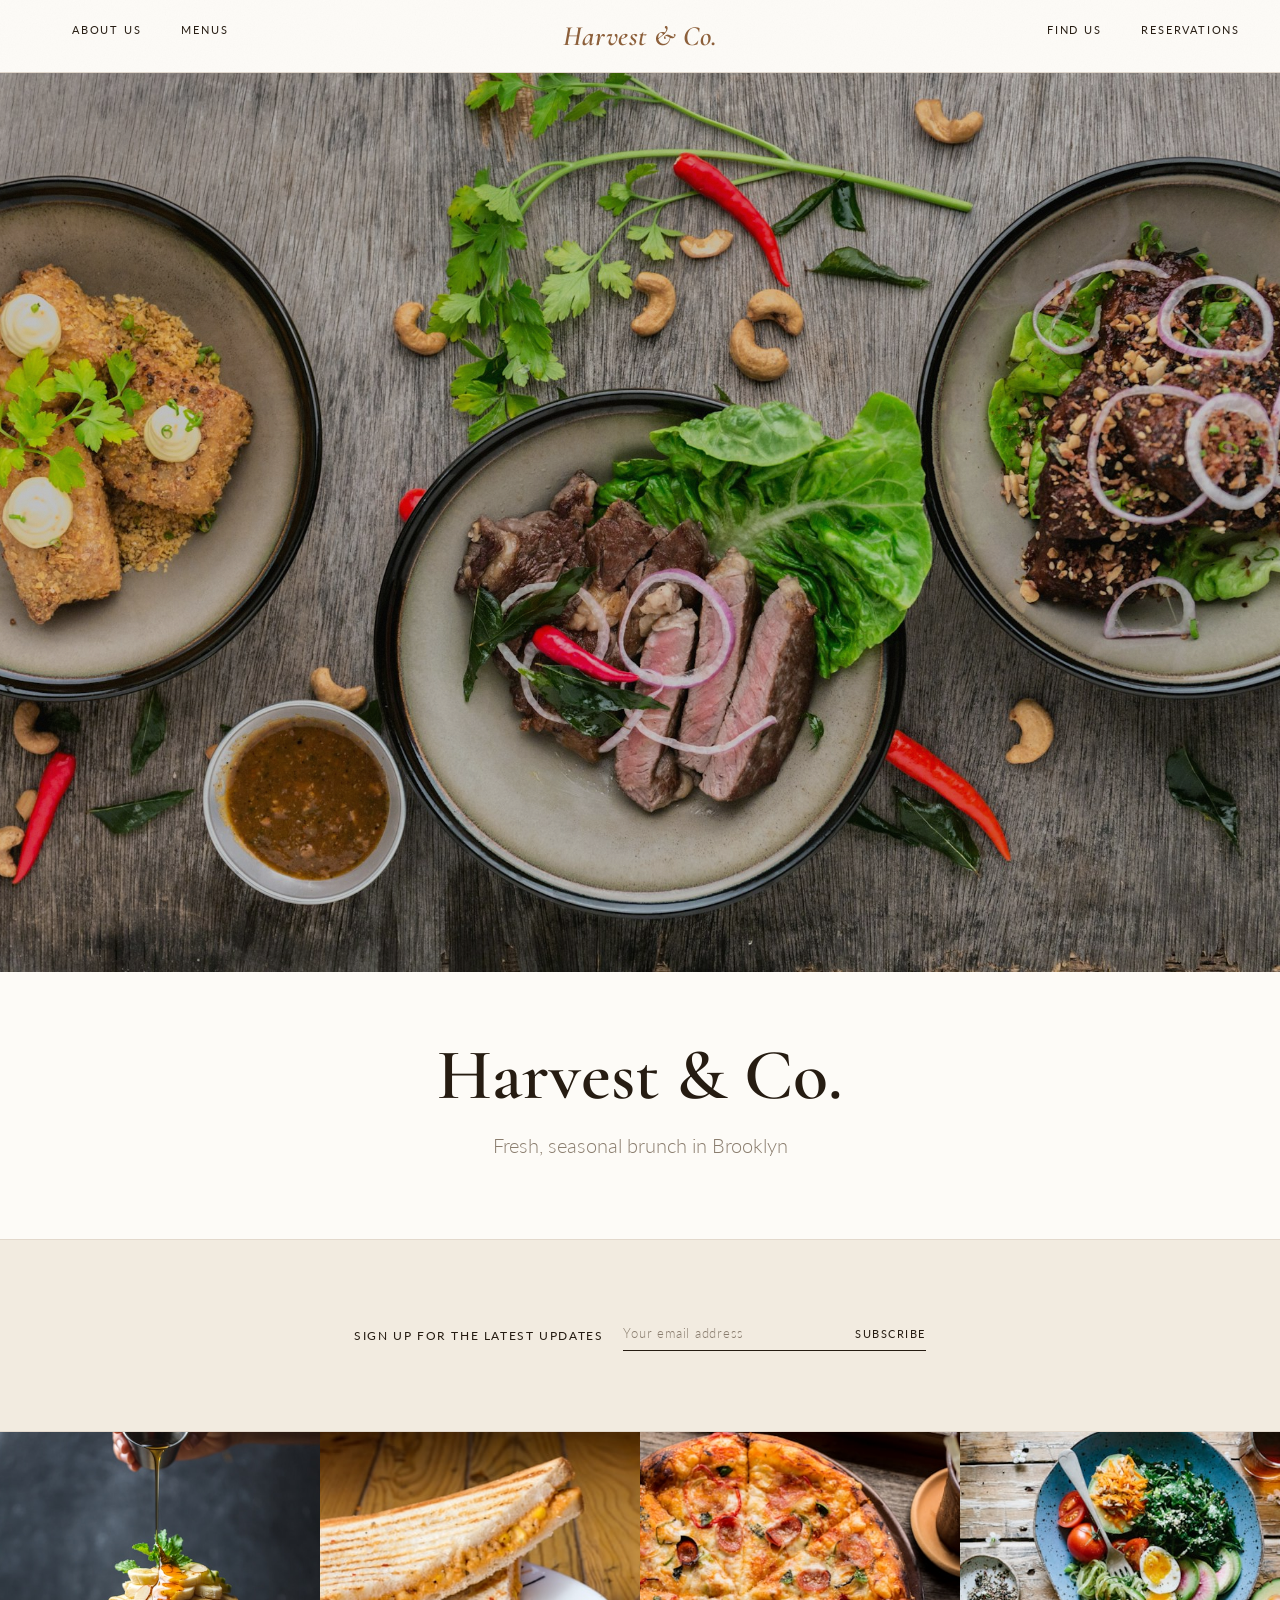
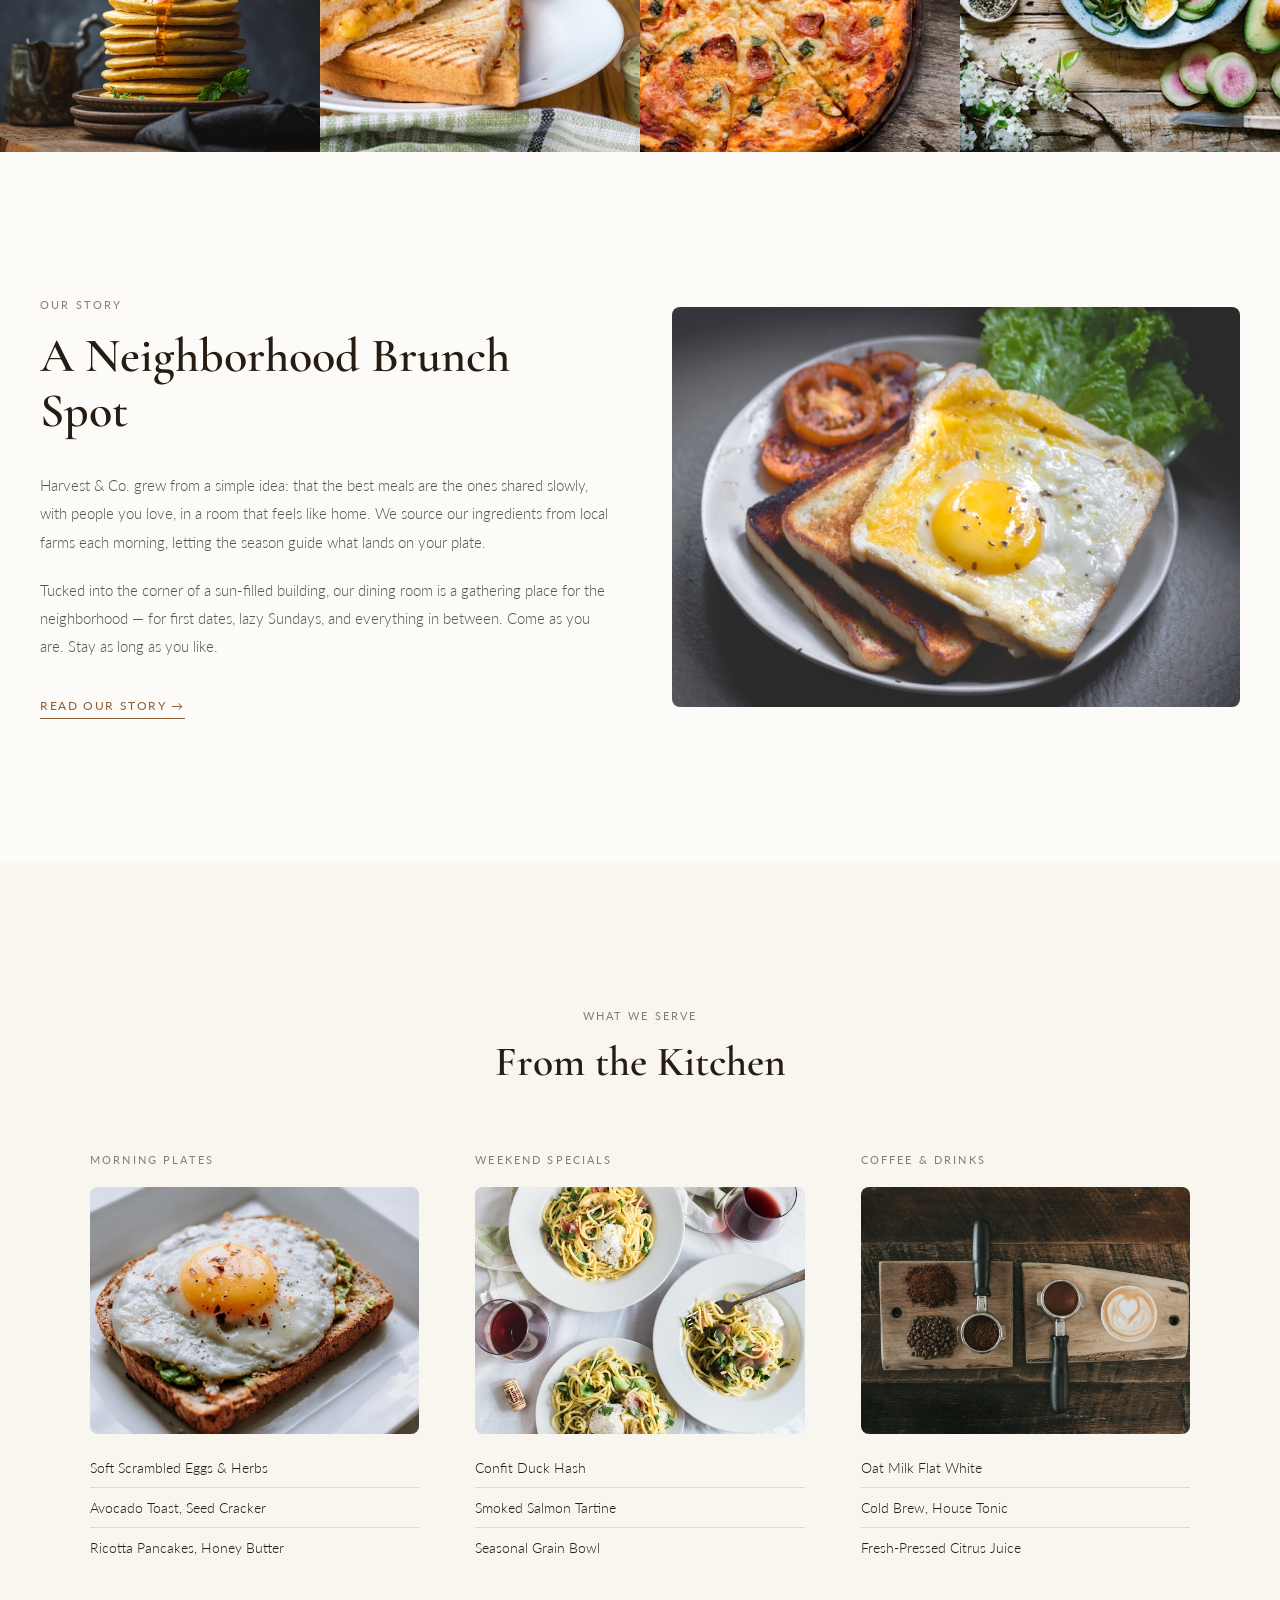
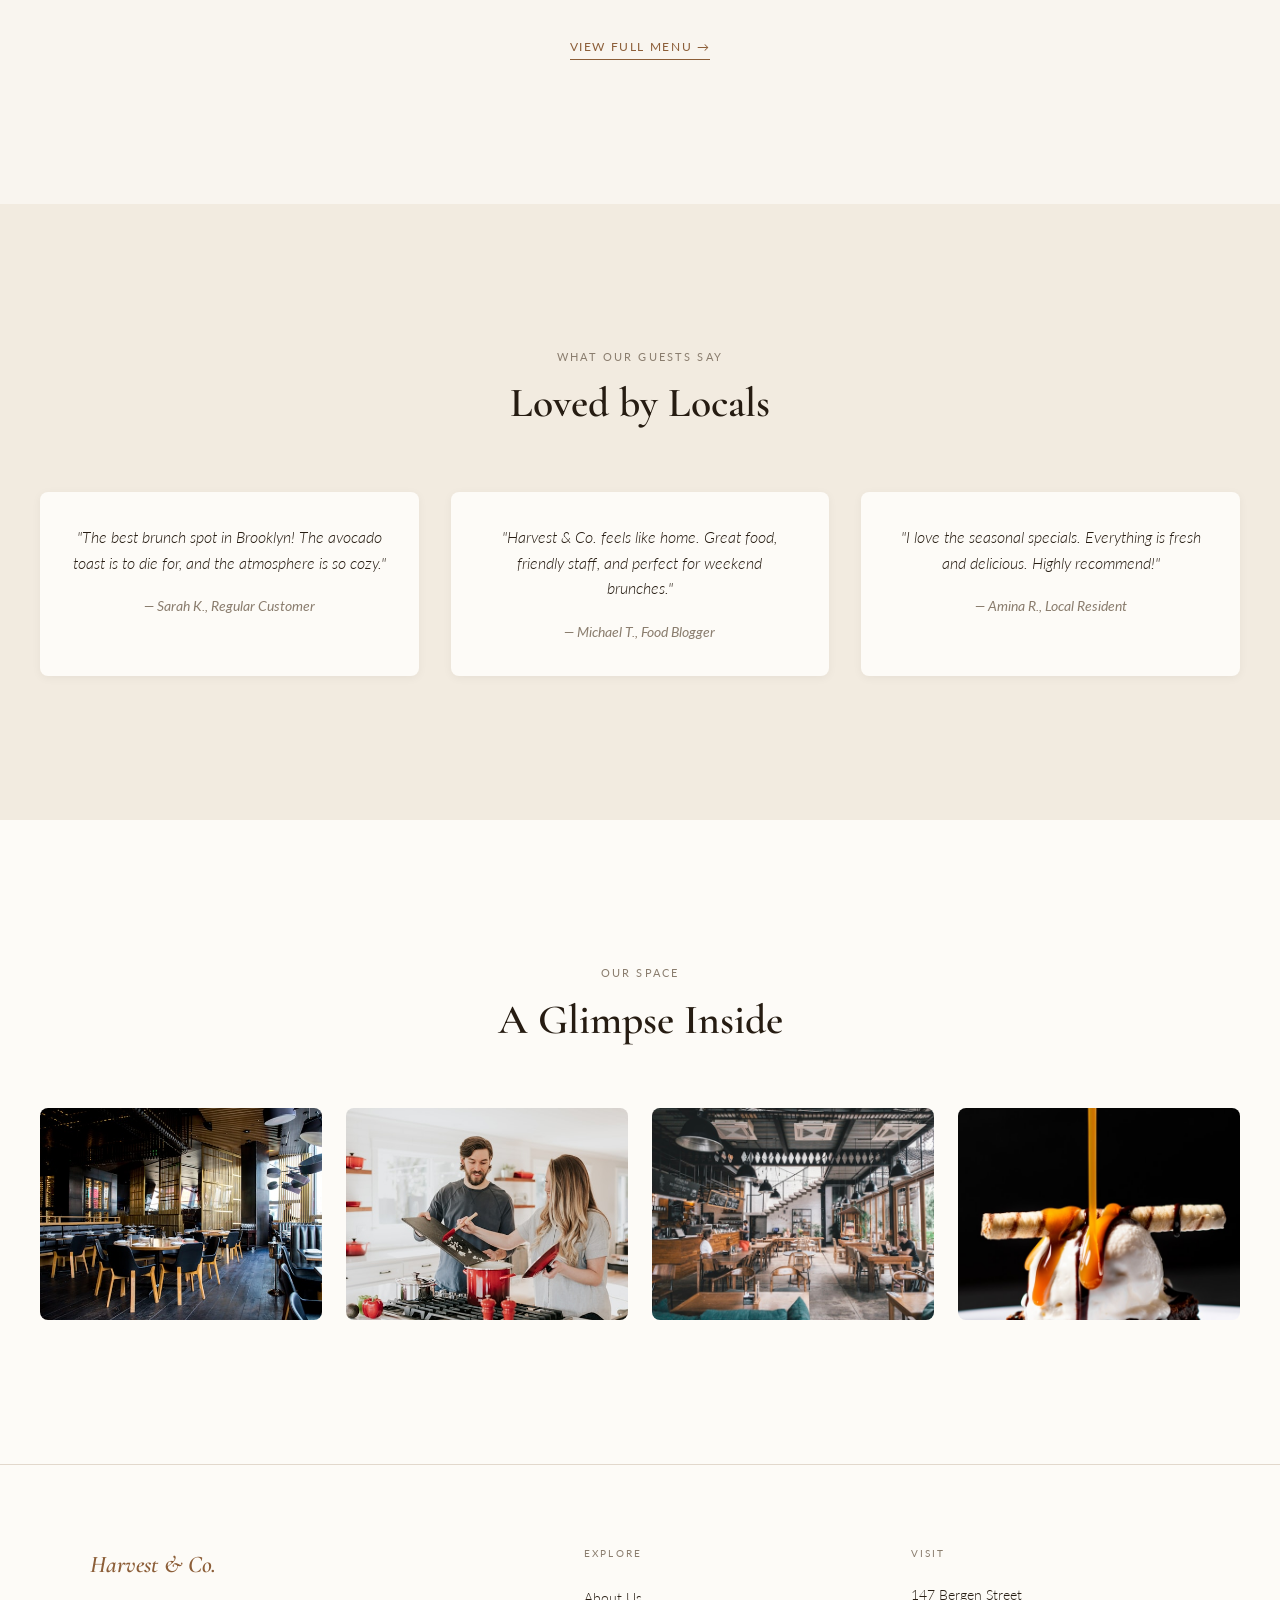
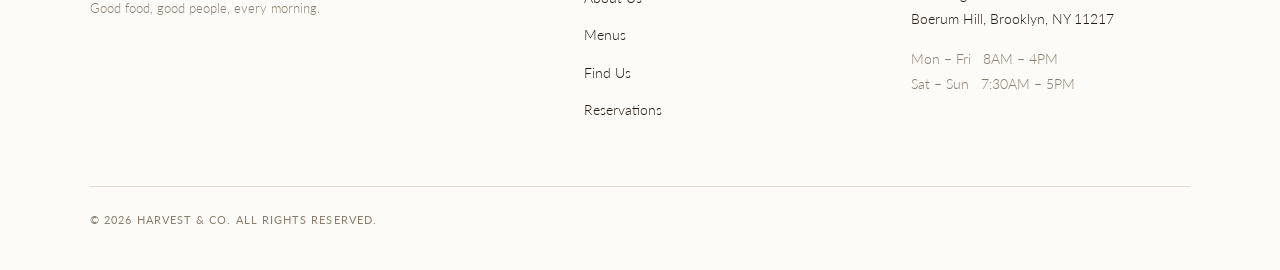
==== index.html @ 63dde6cd "Initial commit - Harvest & Co website" ====
<!DOCTYPE html>
<html lang="en">
<head>
  <meta charset="UTF-8" />
  <meta name="viewport" content="width=device-width, initial-scale=1.0" />
  <title>Harvest & Co. | Brunch Restaurant</title>

  <!-- Google Fonts -->
  <link rel="preconnect" href="https://fonts.googleapis.com" />
  <link rel="preconnect" href="https://fonts.gstatic.com" crossorigin />
  <link
    href="https://fonts.googleapis.com/css2?family=Cormorant+Garamond:ital,wght@0,400;0,600;0,700;1,400;1,600&family=Lato:wght@300;400;700&display=swap"
    rel="stylesheet"
  />

  <!-- Bootstrap 5 CDN -->
  <link
    href="https://cdn.jsdelivr.net/npm/bootstrap@5.3.3/dist/css/bootstrap.min.css"
    rel="stylesheet"
    integrity="sha384-QWTKZyjpPEjISv5WaRU9OFeRpok6YctnYmDr5pNlyT2bRjXh0JMhjY6hW+ALEwIH"
    crossorigin="anonymous"
  />

  <!-- Custom Styles -->
  <link rel="stylesheet" href="css/style.css" />
</head>
<body>

  <!-- =====================================================
       NAVBAR
  ====================================================== -->
  <nav class="hc-navbar" id="hc-navbar">
    <div class="hc-navbar__inner">

      <!-- Left links -->
      <ul class="hc-nav__list hc-nav__list--left">
        <li><a href="about.html">About Us</a></li>
        <li><a href="menu.html">Menus</a></li>
      </ul>

      <!-- Centered logo -->
      <a href="index.html" class="hc-navbar__logo">
        <em>Harvest &amp; Co.</em>
      </a>

      <!-- Right links -->
      <ul class="hc-nav__list hc-nav__list--right">
        <li><a href="contact.html">Find Us</a></li>
        <li><a href="contact.html#reservations">Reservations</a></li>
      </ul>

      <!-- Mobile toggle (visible < lg) -->
      <button class="hc-navbar__toggle" id="hc-nav-toggle" aria-label="Open menu" aria-expanded="false">
        <span></span>
        <span></span>
        <span></span>
      </button>

    </div>

    <!-- Mobile drawer -->
    <div class="hc-nav__mobile" id="hc-nav-mobile">
      <ul>
        <li><a href="about.html">About Us</a></li>
        <li><a href="menu.html">Menus</a></li>
        <li><a href="contact.html">Find Us</a></li>
        <li><a href="contact.html#reservations">Reservations</a></li>
      </ul>
    </div>
  </nav>


  <!-- =====================================================
       HERO
  ====================================================== -->
  <main>
    <section class="hc-hero" aria-label="Hero image">
      <!-- Placeholder image — swap src for real food photography -->
      <img
        src="assets/hero-home.jpg"
        alt="A beautifully plated brunch spread at Harvest & Co."
        class="hc-hero__img"
      />
    </section>

    <!-- Hero Title Section -->
    <section class="hc-hero-title">
      <div class="hc-hero-title__inner">
        <h1 class="hc-hero-title__heading">Harvest & Co.</h1>
        <p class="hc-hero-title__tagline">Fresh, seasonal brunch in Brooklyn</p>
      </div>
    </section>

    <!-- Newsletter bar -->
    <section class="hc-newsletter" aria-label="Newsletter signup">
      <div class="hc-newsletter__inner">
        <p class="hc-newsletter__text">Sign up for the latest updates</p>
        <form class="hc-newsletter__form" action="#" method="post" novalidate>
          <input
            type="email"
            name="email"
            class="hc-newsletter__input"
            placeholder="Your email address"
            aria-label="Email address"
            required
          />
          <button type="submit" class="hc-newsletter__btn">Subscribe</button>
        </form>
      </div>
    </section>

    <!-- Gallery Strip -->
    <section class="hc-gallery-strip" aria-label="Food gallery">
      <div class="hc-gallery-strip__item">
        <img src="assets/gallery-strip1.jpg" alt="Delicious pancakes" />
      </div>
      <div class="hc-gallery-strip__item">
        <img src="assets/gallery-strip2.jpg" alt="Fresh avocado toast" />
      </div>
      <div class="hc-gallery-strip__item">
        <img src="assets/gallery-strip3.jpg" alt="Coffee and pastries" />
      </div>
      <div class="hc-gallery-strip__item">
        <img src="assets/gallery-strip4.jpg" alt="Seasonal fruit bowl" />
      </div>
    </section>

    <!-- ===================================================
         ABOUT PREVIEW
    ==================================================== -->
    <section class="hc-about-preview" aria-labelledby="about-heading">
      <div class="hc-about-preview__inner">
        <div class="hc-about-preview__content">
          <p class="hc-section-label">Our Story</p>
          <h2 class="hc-about-preview__heading" id="about-heading">
            A Neighborhood Brunch Spot
          </h2>
          <p class="hc-about-preview__body">
            Harvest &amp; Co. grew from a simple idea: that the best meals are the ones shared
            slowly, with people you love, in a room that feels like home. We source our ingredients
            from local farms each morning, letting the season guide what lands on your plate.
          </p>
          <p class="hc-about-preview__body">
            Tucked into the corner of a sun-filled building, our dining room is a gathering place
            for the neighborhood — for first dates, lazy Sundays, and everything in between.
            Come as you are. Stay as long as you like.
          </p>
          <a href="about.html" class="hc-text-link">Read Our Story &rarr;</a>
        </div>
        <div class="hc-about-preview__image">
          <img src="assets/about-preview.jpg" alt="Cozy brunch atmosphere" />
        </div>
      </div>
    </section>

    <!-- ===================================================
         MENU PREVIEW
    ==================================================== -->
    <section class="hc-menu-preview" aria-labelledby="menu-heading">
      <div class="hc-menu-preview__header">
        <p class="hc-section-label">What We Serve</p>
        <h2 class="hc-menu-preview__heading" id="menu-heading">From the Kitchen</h2>
      </div>

      <div class="hc-menu-preview__grid">

        <!-- Column 1: Morning Plates -->
        <div class="hc-menu-col">
          <p class="hc-menu-col__label">Morning Plates</p>
          <div class="hc-menu-col__img-wrap">
            <img
              src="assets/morning-plates.jpg"
              alt="Morning Plates — seasonal eggs and toasts"
            />
          </div>
          <ul class="hc-menu-col__dishes">
            <li>Soft Scrambled Eggs &amp; Herbs</li>
            <li>Avocado Toast, Seed Cracker</li>
            <li>Ricotta Pancakes, Honey Butter</li>
          </ul>
        </div>

        <!-- Column 2: Weekend Specials -->
        <div class="hc-menu-col">
          <p class="hc-menu-col__label">Weekend Specials</p>
          <div class="hc-menu-col__img-wrap">
            <img
              src="assets/weekend-specials.jpg"
              alt="Weekend Specials — seasonal brunch plates"
            />
          </div>
          <ul class="hc-menu-col__dishes">
            <li>Confit Duck Hash</li>
            <li>Smoked Salmon Tartine</li>
            <li>Seasonal Grain Bowl</li>
          </ul>
        </div>

        <!-- Column 3: Coffee & Drinks -->
        <div class="hc-menu-col">
          <p class="hc-menu-col__label">Coffee &amp; Drinks</p>
          <div class="hc-menu-col__img-wrap">
            <img
              src="assets/coffee-drinks.jpg"
              alt="Coffee and drinks menu"
            />
          </div>
          <ul class="hc-menu-col__dishes">
            <li>Oat Milk Flat White</li>
            <li>Cold Brew, House Tonic</li>
            <li>Fresh-Pressed Citrus Juice</li>
          </ul>
        </div>

      </div>

      <div class="hc-menu-preview__cta">
        <a href="menu.html" class="hc-text-link">View Full Menu &rarr;</a>
      </div>
    </section>

    <!-- ===================================================
         TESTIMONIALS
    ==================================================== -->
    <section class="hc-testimonials" aria-labelledby="testimonials-heading">
      <div class="hc-testimonials__inner">
        <p class="hc-section-label">What Our Guests Say</p>
        <h2 class="hc-testimonials__heading" id="testimonials-heading">Loved by Locals</h2>
        <div class="hc-testimonials__grid">
          <div class="hc-testimonial">
            <blockquote class="hc-testimonial__quote">
              "The best brunch spot in Brooklyn! The avocado toast is to die for, and the atmosphere is so cozy."
            </blockquote>
            <cite class="hc-testimonial__cite">— Sarah K., Regular Customer</cite>
          </div>
          <div class="hc-testimonial">
            <blockquote class="hc-testimonial__quote">
              "Harvest & Co. feels like home. Great food, friendly staff, and perfect for weekend brunches."
            </blockquote>
            <cite class="hc-testimonial__cite">— Michael T., Food Blogger</cite>
          </div>
          <div class="hc-testimonial">
            <blockquote class="hc-testimonial__quote">
              "I love the seasonal specials. Everything is fresh and delicious. Highly recommend!"
            </blockquote>
            <cite class="hc-testimonial__cite">— Amina R., Local Resident</cite>
          </div>
        </div>
      </div>
    </section>

    <!-- ===================================================
         GALLERY
    ==================================================== -->
    <section class="hc-gallery" aria-labelledby="gallery-heading">
      <div class="hc-gallery__inner">
        <p class="hc-section-label">Our Space</p>
        <h2 class="hc-gallery__heading" id="gallery-heading">A Glimpse Inside</h2>
        <div class="hc-gallery__grid">
          <div class="hc-gallery__item">
            <img src="assets/gallery1.jpg" alt="Cozy dining area with natural light" />
          </div>
          <div class="hc-gallery__item">
            <img src="assets/gallery2.jpg" alt="Fresh ingredients on display" />
          </div>
          <div class="hc-gallery__item">
            <img src="assets/gallery3.jpg" alt="Happy customers enjoying brunch" />
          </div>
          <div class="hc-gallery__item">
            <img src="assets/gallery4.jpg" alt="Artistic presentation of dishes" />
          </div>
        </div>
      </div>
    </section>

  </main>


  <!-- =====================================================
       FOOTER
  ====================================================== -->
  <footer class="hc-footer">
    <div class="hc-footer__grid">

      <!-- Brand -->
      <div class="hc-footer__col hc-footer__col--brand">
        <a href="index.html" class="hc-footer__logo"><em>Harvest &amp; Co.</em></a>
        <p class="hc-footer__tagline">Good food, good people, every morning.</p>
      </div>

      <!-- Quick Links -->
      <div class="hc-footer__col">
        <p class="hc-footer__col-heading">Explore</p>
        <ul class="hc-footer__links">
          <li><a href="about.html">About Us</a></li>
          <li><a href="menu.html">Menus</a></li>
          <li><a href="contact.html">Find Us</a></li>
          <li><a href="contact.html#reservations">Reservations</a></li>
        </ul>
      </div>

      <!-- Address & Hours -->
      <div class="hc-footer__col">
        <p class="hc-footer__col-heading">Visit</p>
        <address class="hc-footer__address">
          147 Bergen Street<br />
          Boerum Hill, Brooklyn, NY 11217
        </address>
        <p class="hc-footer__hours">
          Mon – Fri &nbsp; 8AM – 4PM<br />
          Sat – Sun &nbsp; 7:30AM – 5PM
        </p>
      </div>

    </div>

    <div class="hc-footer__bottom">
      <p>&copy; 2026 Harvest &amp; Co. All rights reserved.</p>
    </div>
  </footer>

  <!-- Bootstrap 5 JS Bundle -->
  <script
    src="https://cdn.jsdelivr.net/npm/bootstrap@5.3.3/dist/js/bootstrap.bundle.min.js"
    integrity="sha384-YvpcrYf0tY3lHB60NNkmXc4s9bIOgUxi8T/jzmTqBVl7kQB8Lf+HX5d+4+bM0p1x"
    crossorigin="anonymous"
  ></script>

  <script>
    const navbar = document.getElementById('hc-navbar');
    const toggle = document.getElementById('hc-nav-toggle');
    const drawer = document.getElementById('hc-nav-mobile');

    // Scroll shadow
    window.addEventListener('scroll', () => {
      navbar.classList.toggle('is-scrolled', window.scrollY > 8);
    }, { passive: true });

    // Mobile drawer toggle + hamburger animation
    toggle.addEventListener('click', () => {
      const open = drawer.classList.toggle('is-open');
      toggle.classList.toggle('is-open', open);
      toggle.setAttribute('aria-expanded', open);
    });
  </script>
</body>
</html>
---- css/style.css ----
/* ============================================================
   Harvest & Co. — Custom Stylesheet
   Palette:  white #ffffff | off-white #faf7f4 | soft grey #f5f0eb
             dark text #2c2c2c | muted #888 | border #e8e2da
   Fonts:    Cormorant Garamond (headings/logo) | Lato (body/nav)
   ============================================================ */

/* --- CSS Custom Properties --------------------------------- */
:root {
  --white:          #fdfbf7;   /* warm paper white */
  --off-white:      #f9f5ef;
  --soft-grey:      #f2ebe0;
  --img-bg:         #e5d9cc;
  --dark:           #261c12;   /* warm near-black — brown undertone, not grey */
  --muted:          #8a7d6e;   /* warm taupe instead of neutral grey */
  --border:         #e2d8cc;
  --accent:         #8c5e38;   /* warm earthy amber — used sparingly for brand moments */

  --font-heading:   'Cormorant Garamond', Georgia, serif;
  --font-body:      'Lato', Arial, sans-serif;

  --nav-height:     72px;
  --nav-link-size:  0.7rem;
  --nav-tracking:   0.16em;

  --transition-fast: 0.2s ease;
  --transition-med:  0.35s ease;
  --transition-slow: 0.55s ease;
}

/* --- Base -------------------------------------------------- */
*,
*::before,
*::after {
  box-sizing: border-box;
  margin: 0;
  padding: 0;
}

html {
  scroll-behavior: smooth;
  -webkit-font-smoothing: antialiased;
}

body {
  font-family: var(--font-body);
  font-size: 1rem;
  font-weight: 400;
  line-height: 1.7;
  color: var(--dark);
  background-color: var(--white);
}

/* Grain overlay — fixed, pointer-events off, doesn't affect layout */
body::after {
  content: '';
  position: fixed;
  inset: 0;
  z-index: 9998;
  pointer-events: none;
  opacity: 0.038;
  background-image: url("data:image/svg+xml,<svg xmlns='http://www.w3.org/2000/svg' width='250' height='250'><filter id='n'><feTurbulence type='fractalNoise' baseFrequency='0.72' numOctaves='4' stitchTiles='stitch'/><feColorMatrix type='saturate' values='0'/></filter><rect width='250' height='250' filter='url(%23n)'/></svg>");
}

h1, h2, h3, h4, h5, h6 {
  font-family: var(--font-heading);
  font-weight: 600;
  line-height: 1.2;
  color: var(--dark);
}

a {
  color: inherit;
  text-decoration: none;
}

img {
  display: block;
  max-width: 100%;
}

ul {
  list-style: none;
}


/* ============================================================
   NAVBAR
   ============================================================ */
.hc-navbar {
  position: fixed;
  top: 0;
  left: 0;
  right: 0;
  z-index: 1000;
  background-color: var(--white);
  height: var(--nav-height);
  /* shadow starts invisible, appears on scroll via .is-scrolled */
  box-shadow: 0 1px 0 0 var(--border), 0 4px 16px -4px transparent;
  transition: box-shadow var(--transition-med);
}

/* Scroll state: JS adds .is-scrolled */
.hc-navbar.is-scrolled {
  box-shadow: 0 1px 0 0 var(--border), 0 4px 24px -4px rgba(44, 44, 44, 0.08);
}

/* Three-column grid: left links | logo | right links */
.hc-navbar__inner {
  display: grid;
  grid-template-columns: 1fr auto 1fr;
  align-items: center;
  height: 100%;
  padding: 0 2.5rem;
  max-width: 1400px;
  margin: 0 auto;
}

/* --- Nav link lists --------------------------------------- */
.hc-nav__list {
  display: flex;
  align-items: center;
  gap: 2.5rem;
}

.hc-nav__list--right {
  justify-content: flex-end;
}

.hc-nav__list a {
  font-family: var(--font-body);
  font-size: var(--nav-link-size);
  font-weight: 400;
  letter-spacing: var(--nav-tracking);
  text-transform: uppercase;
  color: var(--dark);
  transition: color 0.2s ease;
}

.hc-nav__list a:hover {
  color: var(--muted);
}

/* --- Logo ------------------------------------------------- */
.hc-navbar__logo {
  display: block;
  text-align: center;
  font-family: var(--font-heading);
  font-size: 1.75rem;
  font-style: italic;
  font-weight: 600;
  color: var(--accent);
  letter-spacing: 0.02em;
  line-height: 1;
  white-space: nowrap;
  transition: opacity var(--transition-fast);
}

.hc-navbar__logo:hover {
  opacity: 0.7;
}

.hc-navbar__logo em {
  font-style: italic;
}

/* --- Mobile toggle ---------------------------------------- */
.hc-navbar__toggle {
  display: none;
  flex-direction: column;
  justify-content: center;
  align-items: center;
  gap: 5px;
  background: none;
  border: none;
  cursor: pointer;
  padding: 0.5rem;
  grid-column: 3;
  justify-self: end;
}

.hc-navbar__toggle span {
  display: block;
  width: 22px;
  height: 1px;
  background-color: var(--dark);
  transition: transform var(--transition-med), opacity var(--transition-med);
}

/* Animate three lines into an X when drawer is open */
.hc-navbar__toggle.is-open span:nth-child(1) {
  transform: translateY(6px) rotate(45deg);
}
.hc-navbar__toggle.is-open span:nth-child(2) {
  opacity: 0;
  transform: scaleX(0);
}
.hc-navbar__toggle.is-open span:nth-child(3) {
  transform: translateY(-6px) rotate(-45deg);
}

/* --- Mobile drawer ---------------------------------------- */
.hc-nav__mobile {
  display: none;
  flex-direction: column;
  background-color: var(--white);
  padding: 1.5rem 2.5rem 2rem;
  border-top: 1px solid var(--border);
}

.hc-nav__mobile.is-open {
  display: flex;
}

.hc-nav__mobile ul {
  display: flex;
  flex-direction: column;
  gap: 1.25rem;
}

.hc-nav__mobile a {
  font-family: var(--font-body);
  font-size: var(--nav-link-size);
  font-weight: 400;
  letter-spacing: var(--nav-tracking);
  text-transform: uppercase;
  color: var(--dark);
  transition: color var(--transition-fast);
}

.hc-nav__mobile a:hover {
  color: var(--muted);
}

/* --- Responsive: collapse nav links below lg -------------- */
@media (max-width: 991px) {
  .hc-nav__list {
    display: none;
  }

  /* Switch to flexbox so we can absolute-center the logo */
  .hc-navbar__inner {
    display: flex;
    align-items: center;
    justify-content: flex-end; /* toggle sits to the right */
    position: relative;
    padding: 0 1.25rem;
    height: 60px;
  }

  /* Logo absolutely centered, regardless of toggle width */
  .hc-navbar__logo {
    position: absolute;
    left: 50%;
    transform: translateX(-50%);
    font-size: 1.45rem;
    text-align: center;
  }

  /* Hamburger visible, flush right */
  .hc-navbar__toggle {
    display: flex;
    position: relative;
    z-index: 1; /* sit above the absolutely-placed logo */
  }

  .hc-navbar {
    height: 60px;
  }
}

@media (max-width: 991px) {
  body {
    padding-top: 60px;
  }
}

@media (min-width: 992px) {
  body {
    padding-top: var(--nav-height);
  }
}


/* ============================================================
   HERO
   ============================================================ */
.hc-hero {
  width: 100%;
  height: 100vh;
  overflow: hidden;
  background-color: var(--img-bg);
  position: relative;
}

/* Very subtle warm vignette at the base — grounds the image into the page */
.hc-hero::after {
  content: '';
  position: absolute;
  inset: 0;
  background: rgba(0, 0, 0, 0.15);
  pointer-events: none;
}

.hc-hero__img {
  width: 100%;
  height: 100%;
  object-fit: cover;
  object-position: center;
  transition: transform 0.4s ease;
}

.hc-hero:hover .hc-hero__img {
  transform: scale(1.03);
}

/* Hero overlay text */
.hc-hero__overlay {
  position: absolute;
  top: 50%;
  left: 50%;
  transform: translate(-50%, -50%);
  text-align: center;
  color: white;
  z-index: 1;
  background-color: rgba(0, 0, 0, 0.35);
  padding: 3rem 4rem;
  border-radius: 4px;
}

.hc-hero__title {
  font-family: var(--font-heading);
  font-size: clamp(3rem, 8vw, 6rem);
  font-weight: 600;
  margin-bottom: 1rem;
  text-shadow: 0 2px 8px rgba(0, 0, 0, 0.8), 0 4px 16px rgba(0, 0, 0, 0.6);
}

.hc-hero__tagline {
  font-family: var(--font-body);
  font-size: 1.25rem;
  font-weight: 400;
  text-shadow: 0 2px 8px rgba(0, 0, 0, 0.8), 0 4px 16px rgba(0, 0, 0, 0.6);
}

/* ============================================================
   HERO TITLE SECTION
   ============================================================ */
.hc-hero-title {
  background-color: var(--white);
  padding: 4rem 2rem;
  text-align: center;
}

.hc-hero-title__inner {
  max-width: 800px;
  margin: 0 auto;
}

.hc-hero-title__heading {
  font-family: var(--font-heading);
  font-size: clamp(2.5rem, 6vw, 4.5rem);
  font-weight: 600;
  color: var(--dark);
  margin-bottom: 1rem;
  line-height: 1.1;
}

.hc-hero-title__tagline {
  font-family: var(--font-body);
  font-size: 1.25rem;
  font-weight: 300;
  color: var(--muted);
  line-height: 1.4;
}

/* ============================================================
   PAGE TITLE SECTION
   ============================================================ */
.hc-page-title {
  background-color: var(--white);
  padding: 4rem 2rem;
  text-align: center;
}

.hc-page-title__inner {
  max-width: 800px;
  margin: 0 auto;
}

.hc-page-title__heading {
  font-family: var(--font-heading);
  font-size: clamp(2.5rem, 6vw, 4.5rem);
  font-weight: 600;
  color: var(--dark);
  line-height: 1.1;
}

/* ============================================================
   ABOUT HERO
   ============================================================ */
.hc-about-hero {
  width: 100%;
  height: 100vh;
  overflow: hidden;
  background-color: var(--img-bg);
  position: relative;
}

.hc-about-hero img {
  width: 100%;
  height: 100%;
  object-fit: cover;
  transition: transform 0.4s ease;
}

.hc-about-hero:hover img {
  transform: scale(1.03);
}

.hc-about-hero__overlay {
  position: absolute;
  top: 50%;
  left: 50%;
  transform: translate(-50%, -50%);
  text-align: center;
  color: white;
  z-index: 1;
}

.hc-about-hero__title {
  font-family: var(--font-heading);
  font-size: clamp(3rem, 8vw, 6rem);
  font-weight: 600;
  text-shadow: 2px 2px 4px rgba(0, 0, 0, 0.5);
}


/* ============================================================
   NEWSLETTER BAR
   ============================================================ */
.hc-newsletter {
  background-color: var(--soft-grey);
  border-top: 1px solid var(--border);
  border-bottom: 1px solid var(--border);
  padding: 5rem 2rem;
}

.hc-newsletter__inner {
  display: flex;
  align-items: center;
  justify-content: center;
  flex-wrap: wrap;
  gap: 1.25rem;
  max-width: 700px;
  margin: 0 auto;
}

.hc-newsletter__text {
  font-family: var(--font-body);
  font-size: 0.72rem;
  font-weight: 400;
  letter-spacing: 0.14em;
  text-transform: uppercase;
  color: var(--dark);
  margin: 0;
  white-space: nowrap;
}

.hc-newsletter__form {
  display: flex;
  align-items: center;
  gap: 0;
  border-bottom: 1px solid var(--dark);
  padding-bottom: 2px;
}

.hc-newsletter__input {
  font-family: var(--font-body);
  font-size: 0.8rem;
  font-weight: 300;
  letter-spacing: 0.06em;
  color: var(--dark);
  background: transparent;
  border: none;
  outline: none;
  width: 220px;
  padding: 0.2rem 0.5rem 0.2rem 0;
}

.hc-newsletter__input::placeholder {
  color: var(--muted);
}

.hc-newsletter__btn {
  font-family: var(--font-body);
  font-size: 0.67rem;
  font-weight: 400;
  letter-spacing: 0.14em;
  text-transform: uppercase;
  color: var(--dark);
  background: transparent;
  border: none;
  cursor: pointer;
  padding: 0.2rem 0 0.2rem 0.75rem;
  white-space: nowrap;
  transition: color 0.2s ease;
}

.hc-newsletter__btn:hover {
  color: var(--muted);
}

@media (max-width: 575px) {
  .hc-newsletter__inner {
    flex-direction: column;
    gap: 0.75rem;
    text-align: center;
  }

  .hc-newsletter__input {
    width: 180px;
  }
}


/* ============================================================
   SHARED UTILITIES
   ============================================================ */

/* Small uppercase eyebrow label used above section headings */
.hc-section-label {
  font-family: var(--font-body);
  font-size: 0.67rem;
  font-weight: 400;
  letter-spacing: 0.2em;
  text-transform: uppercase;
  color: var(--muted);
  margin-bottom: 0.9rem;
}

/* Minimal inline text link — "Read Our Story →" style */
.hc-text-link {
  display: inline-block;
  font-family: var(--font-body);
  font-size: 0.72rem;
  font-weight: 400;
  letter-spacing: 0.14em;
  text-transform: uppercase;
  color: var(--accent);
  border-bottom: 1px solid var(--accent);
  padding-bottom: 2px;
  transition: color var(--transition-fast), border-color var(--transition-fast), opacity var(--transition-fast);
}

.hc-text-link:hover {
  opacity: 0.65;
}


/* ============================================================
   ABOUT PREVIEW
   ============================================================ */
.hc-about-preview {
  background-color: var(--white);
  padding: 9rem 2rem;
}

.hc-about-preview__inner {
  max-width: 1200px;
  margin: 0 auto;
  display: grid;
  grid-template-columns: 1fr 1fr;
  gap: 4rem;
  align-items: center;
}

.hc-about-preview__content {
  text-align: left;
}

.hc-about-preview__heading {
  font-family: var(--font-heading);
  font-size: clamp(2rem, 4vw, 3rem);
  font-weight: 600;
  color: var(--dark);
  margin-bottom: 2rem;
  line-height: 1.15;
}

.hc-about-preview__body {
  font-family: var(--font-body);
  font-size: 0.95rem;
  font-weight: 300;
  line-height: 1.85;
  color: #555;
  margin-bottom: 1.25rem;
}

.hc-about-preview__image {
  width: 100%;
  height: 400px;
  overflow: hidden;
  border-radius: 8px;
  background-color: var(--img-bg);
}

.hc-about-preview__image img {
  width: 100%;
  height: 100%;
  object-fit: cover;
  transition: transform 0.4s ease;
}

.hc-about-preview__image:hover img {
  transform: scale(1.03);
}

.hc-about-preview__inner .hc-text-link {
  margin-top: 1rem;
}


/* ============================================================
   MENU PREVIEW
   ============================================================ */
.hc-menu-preview {
  background-color: var(--off-white);
  padding: 9rem 2rem;
}

.hc-menu-preview__header {
  text-align: center;
  margin-bottom: 4rem;
}

.hc-menu-preview__heading {
  font-family: var(--font-heading);
  font-size: clamp(1.8rem, 3.5vw, 2.6rem);
  font-weight: 600;
  color: var(--dark);
  margin: 0;
  line-height: 1.15;
}

/* Three-column grid */
.hc-menu-preview__grid {
  display: grid;
  grid-template-columns: repeat(3, 1fr);
  gap: 3.5rem;
  max-width: 1100px;
  margin: 0 auto;
}

/* Individual column */
.hc-menu-col {
  display: flex;
  flex-direction: column;
}

.hc-menu-col__label {
  font-family: var(--font-body);
  font-size: 0.67rem;
  font-weight: 400;
  letter-spacing: 0.2em;
  text-transform: uppercase;
  color: var(--muted);
  margin-bottom: 1.1rem;
}

.hc-menu-col__img-wrap {
  width: 100%;
  aspect-ratio: 4 / 3;
  overflow: hidden;
  background-color: var(--img-bg);
  margin-bottom: 1.5rem;
  border-radius: 8px;
}

.hc-menu-col__img-wrap img {
  width: 100%;
  height: 100%;
  object-fit: cover;
  object-position: center;
  transition: transform 0.4s ease;
}

.hc-menu-col:hover .hc-menu-col__img-wrap img {
  transform: scale(1.03);
}

.hc-menu-col__dishes {
  list-style: none;
  padding: 0;
  margin: 0;
  display: flex;
  flex-direction: column;
  gap: 0.6rem;
}

.hc-menu-col__dishes li {
  font-family: var(--font-body);
  font-size: 0.88rem;
  font-weight: 300;
  color: var(--dark);
  padding-bottom: 0.6rem;
  border-bottom: 1px solid var(--border);
  line-height: 1.4;
}

.hc-menu-col__dishes li:last-child {
  border-bottom: none;
}

.hc-menu-preview__cta {
  text-align: center;
  margin-top: 4rem;
}

/* Responsive: stack to 1 column on mobile */
@media (max-width: 767px) {
  .hc-menu-preview__grid {
    grid-template-columns: 1fr;
    gap: 3rem;
  }
}

@media (min-width: 768px) and (max-width: 991px) {
  .hc-menu-preview__grid {
    grid-template-columns: repeat(2, 1fr);
  }
}


/* ============================================================
   FOOTER
   ============================================================ */
.hc-footer {
  background-color: var(--white);
  border-top: 1px solid var(--border);
  padding: 5rem 2rem 0;
}

/* Three-column grid */
.hc-footer__grid {
  display: grid;
  grid-template-columns: 1.6fr 1fr 1fr;
  gap: 3rem;
  max-width: 1100px;
  margin: 0 auto;
  padding-bottom: 4rem;
}

/* Brand column */
.hc-footer__logo {
  display: inline-block;
  font-family: var(--font-heading);
  font-size: 1.5rem;
  font-style: italic;
  font-weight: 600;
  color: var(--accent);
  margin-bottom: 0.75rem;
  transition: opacity var(--transition-fast);
}

.hc-footer__logo:hover {
  opacity: 0.65;
}

.hc-footer__logo em {
  font-style: italic;
}

.hc-footer__tagline {
  font-family: var(--font-body);
  font-size: 0.82rem;
  font-weight: 300;
  color: var(--muted);
  line-height: 1.6;
  margin: 0;
}

/* Column heading */
.hc-footer__col-heading {
  font-family: var(--font-body);
  font-size: 0.65rem;
  font-weight: 400;
  letter-spacing: 0.2em;
  text-transform: uppercase;
  color: var(--muted);
  margin-bottom: 1.25rem;
}

/* Nav links */
.hc-footer__links {
  list-style: none;
  padding: 0;
  margin: 0;
  display: flex;
  flex-direction: column;
  gap: 0.65rem;
}

.hc-footer__links a {
  font-family: var(--font-body);
  font-size: 0.85rem;
  font-weight: 300;
  color: var(--dark);
  transition: color 0.2s ease;
}

.hc-footer__links a:hover {
  color: var(--muted);
}

/* Address & hours */
.hc-footer__address,
.hc-footer__hours {
  font-style: normal;
  font-family: var(--font-body);
  font-size: 0.85rem;
  font-weight: 300;
  color: var(--dark);
  line-height: 1.8;
}

.hc-footer__hours {
  margin-top: 1rem;
  color: var(--muted);
}

/* Bottom bar */
.hc-footer__bottom {
  border-top: 1px solid var(--border);
  padding: 1.5rem 0;
  max-width: 1100px;
  margin: 0 auto;
  font-family: var(--font-body);
  font-size: 0.67rem;
  font-weight: 400;
  letter-spacing: 0.1em;
  text-transform: uppercase;
  color: var(--muted);
}

/* Responsive footer */
@media (max-width: 767px) {
  .hc-footer__grid {
    grid-template-columns: 1fr;
    gap: 2.5rem;
  }

  .hc-footer {
    padding-top: 3.5rem;
  }
}

@media (min-width: 768px) and (max-width: 991px) {
  .hc-footer__grid {
    grid-template-columns: 1fr 1fr;
  }

  .hc-footer__col--brand {
    grid-column: 1 / -1;
  }
}


/* ============================================================
   TESTIMONIALS
   ============================================================ */
.hc-testimonials {
  background-color: var(--soft-grey);
  padding: 9rem 2rem;
}

.hc-testimonials__inner {
  max-width: 1200px;
  margin: 0 auto;
  text-align: center;
}

.hc-testimonials__heading {
  font-family: var(--font-heading);
  font-size: clamp(1.8rem, 3.5vw, 2.6rem);
  font-weight: 600;
  color: var(--dark);
  margin-bottom: 4rem;
  line-height: 1.15;
}

.hc-testimonials__grid {
  display: grid;
  grid-template-columns: repeat(auto-fit, minmax(300px, 1fr));
  gap: 2rem;
}

.hc-testimonial {
  background-color: var(--white);
  padding: 2rem;
  border-radius: 8px;
  box-shadow: 0 2px 10px rgba(0, 0, 0, 0.05);
  transition: transform var(--transition-med), box-shadow var(--transition-med);
}

.hc-testimonial:hover {
  transform: translateY(-5px);
  box-shadow: 0 4px 20px rgba(0, 0, 0, 0.1);
}

.hc-testimonial__quote {
  font-family: var(--font-body);
  font-size: 1rem;
  font-weight: 300;
  line-height: 1.6;
  color: var(--dark);
  margin-bottom: 1rem;
  font-style: italic;
}

.hc-testimonial__cite {
  font-family: var(--font-body);
  font-size: 0.85rem;
  font-weight: 400;
  color: var(--muted);
  text-align: right;
}

/* ============================================================
   GALLERY STRIP
   ============================================================ */
.hc-gallery-strip {
  width: 100%;
  display: flex;
  gap: 0;
}

.hc-gallery-strip__item {
  flex: 1;
  aspect-ratio: 1;
  overflow: hidden;
  background-color: var(--img-bg);
}

.hc-gallery-strip__item img {
  width: 100%;
  height: 100%;
  object-fit: cover;
  transition: transform 0.4s ease;
}

.hc-gallery-strip__item:hover img {
  transform: scale(1.03);
}
.hc-gallery {
  background-color: var(--white);
  padding: 9rem 2rem;
}

.hc-gallery__inner {
  max-width: 1200px;
  margin: 0 auto;
  text-align: center;
}

.hc-gallery__heading {
  font-family: var(--font-heading);
  font-size: clamp(1.8rem, 3.5vw, 2.6rem);
  font-weight: 600;
  color: var(--dark);
  margin-bottom: 4rem;
  line-height: 1.15;
}

.hc-gallery__grid {
  display: grid;
  grid-template-columns: repeat(auto-fit, minmax(250px, 1fr));
  gap: 1.5rem;
}

.hc-gallery__item {
  overflow: hidden;
  border-radius: 8px;
  background-color: var(--img-bg);
  aspect-ratio: 4 / 3;
  transition: transform var(--transition-med);
}

.hc-gallery__item:hover {
  transform: scale(1.05);
}

.hc-gallery__item img {
  width: 100%;
  height: 100%;
  object-fit: cover;
  transition: transform 0.4s ease;
}

.hc-gallery__item:hover img {
  transform: scale(1.03);
}

/* ============================================================
   ANIMATIONS
   ============================================================ */
@keyframes fadeInUp {
  from {
    opacity: 0;
    transform: translateY(30px);
  }
  to {
    opacity: 1;
    transform: translateY(0);
  }
}

.hc-about-preview,
.hc-menu-preview,
.hc-testimonials,
.hc-gallery {
  animation: fadeInUp 0.8s ease-out;
}

/* Stagger animations */
.hc-about-preview {
  animation-delay: 0.2s;
}

.hc-menu-preview {
  animation-delay: 0.4s;
}

.hc-testimonials {
  animation-delay: 0.6s;
}

.hc-gallery {
  animation-delay: 0.8s;
}

/* ============================================================
   MENU PAGE — PAGE HEADER
   ============================================================ */
.hc-page-header {
  text-align: center;
  padding: 9rem 2rem 6rem;
  background-color: var(--white);
}

.hc-page-header .hc-section-label {
  margin-bottom: 0.75rem;
}

.hc-page-header__title {
  font-family: var(--font-heading);
  font-size: clamp(2.8rem, 6vw, 4.5rem);
  font-weight: 600;
  color: var(--dark);
  line-height: 1.1;
  margin-bottom: 2rem;
}

.hc-page-header__rule {
  width: 48px;
  height: 1px;
  background-color: var(--border);
  margin: 0 auto 1.75rem;
}

.hc-page-header__note {
  font-family: var(--font-body);
  font-size: 0.82rem;
  font-weight: 300;
  color: var(--muted);
  line-height: 1.8;
  margin: 0;
}


/* ============================================================
   MENU PAGE — IN-PAGE TAB NAV
   ============================================================ */
.hc-menu-tabs {
  display: flex;
  justify-content: center;
  align-items: center;
  flex-wrap: wrap;
  gap: 0 2.5rem;
  padding: 1.1rem 2rem;
  border-top: 1px solid var(--border);
  border-bottom: 1px solid var(--border);
  background-color: var(--white);
  position: sticky;
  top: var(--nav-height);
  z-index: 100;
}

.hc-menu-tabs a {
  font-family: var(--font-body);
  font-size: 0.67rem;
  font-weight: 400;
  letter-spacing: 0.18em;
  text-transform: uppercase;
  color: var(--muted);
  padding: 0.3rem 0;
  border-bottom: 1px solid transparent;
  transition: color 0.2s ease, border-color 0.2s ease;
}

.hc-menu-tabs a:hover,
.hc-menu-tabs a.is-active {
  color: var(--dark);
  border-bottom-color: var(--dark);
}

@media (max-width: 991px) {
  .hc-menu-tabs {
    top: 60px;
    gap: 0 1.5rem;
  }
}

@media (max-width: 480px) {
  .hc-menu-tabs {
    gap: 0.5rem 1.25rem;
    padding: 0.9rem 1.25rem;
  }
}


/* ============================================================
   MENU PAGE — SECTION WRAPPER
   ============================================================ */
.hc-menu-section {
  padding: 6.5rem 2rem;
  background-color: var(--white);
}

.hc-menu-section--tinted {
  background-color: var(--off-white);
}

.hc-menu-section__image {
  width: 100%;
  height: 300px;
  overflow: hidden;
  border-radius: 8px;
  background-color: var(--img-bg);
  margin-bottom: 3rem;
}

.hc-menu-section__image img {
  width: 100%;
  height: 100%;
  object-fit: cover;
  transition: transform 0.4s ease;
}

.hc-menu-section__image:hover img {
  transform: scale(1.03);
}

.hc-menu-section__header {
  max-width: 780px;
  margin: 0 auto 3rem;
  /* Left-align to match printed menu feel */
}

.hc-menu-section__title {
  font-family: var(--font-heading);
  font-size: clamp(1.8rem, 3vw, 2.5rem);
  font-weight: 600;
  color: var(--dark);
  margin-bottom: 0.35rem;
  line-height: 1.1;
}

.hc-menu-section__sub {
  font-family: var(--font-body);
  font-size: 0.72rem;
  font-weight: 300;
  letter-spacing: 0.1em;
  color: var(--muted);
  text-transform: uppercase;
  margin: 0;
}


/* ============================================================
   MENU PAGE — DISH LIST
   ============================================================ */
.hc-dish-list {
  list-style: none;
  padding: 0;
  margin: 0 auto;
  max-width: 780px;
}

/* Each dish row */
.hc-dish {
  display: grid;
  grid-template-columns: 1fr auto;
  align-items: baseline;
  gap: 1.5rem;
  padding: 1.5rem 0;
  border-bottom: 1px solid var(--border);
}

.hc-dish:first-child {
  border-top: 1px solid var(--border);
}

/* Left: name + description */
.hc-dish__name {
  font-family: var(--font-heading);
  font-size: 1.2rem;
  font-weight: 600;
  color: var(--dark);
  margin-bottom: 0.3rem;
  line-height: 1.25;
}

.hc-dish__desc {
  font-family: var(--font-body);
  font-size: 0.82rem;
  font-weight: 300;
  color: var(--muted);
  line-height: 1.65;
  margin: 0;
  max-width: 52ch;
}

/* Right: price block */
.hc-dish__price {
  display: flex;
  flex-direction: column;
  align-items: flex-end;
  gap: 0.15rem;
  flex-shrink: 0;
}

.hc-dish__usd {
  font-family: var(--font-heading);
  font-size: 1.15rem;
  font-weight: 600;
  color: var(--dark);
  white-space: nowrap;
}

.hc-dish__ngn {
  font-family: var(--font-body);
  font-size: 0.72rem;
  font-weight: 300;
  color: var(--muted);
  letter-spacing: 0.04em;
  white-space: nowrap;
}

/* Mobile: stack price under name */
@media (max-width: 575px) {
  .hc-dish {
    grid-template-columns: 1fr;
    gap: 0.75rem;
  }

  .hc-dish__price {
    align-items: flex-start;
    flex-direction: row;
    align-items: baseline;
    gap: 0.5rem;
  }
}


/* ============================================================
   MENU PAGE — ALLERGEN NOTE
   ============================================================ */
.hc-menu-allergen {
  background-color: var(--white);
  padding: 3rem 2rem 4.5rem;
  text-align: center;
}

.hc-menu-allergen p {
  font-family: var(--font-body);
  font-size: 0.75rem;
  font-weight: 300;
  color: var(--muted);
  line-height: 1.8;
  max-width: 560px;
  margin: 0 auto;
}

/* Active nav link (any page) */
.hc-nav--active {
  color: var(--muted) !important;
}


/* ============================================================
   ABOUT PAGE — HERO IMAGE
   ============================================================ */
.hc-about-hero {
  width: 100%;
  height: 75vh;
  overflow: hidden;
  background-color: var(--img-bg);
}

.hc-about-hero img {
  width: 100%;
  height: 100%;
  object-fit: cover;
  object-position: center 30%;
}

@media (max-width: 767px) {
  .hc-about-hero {
    height: 55vw;
    min-height: 240px;
  }
}


/* ============================================================
   ABOUT PAGE — OUR STORY (centered text)
   ============================================================ */
.hc-story {
  background-color: var(--white);
  padding: 9rem 2rem;
}

.hc-story__inner {
  max-width: 660px;
  margin: 0 auto;
  text-align: center;
}

.hc-story__heading {
  font-family: var(--font-heading);
  font-size: clamp(2.4rem, 5vw, 3.6rem);
  font-weight: 600;
  color: var(--dark);
  line-height: 1.1;
  margin-bottom: 1.75rem;
}

.hc-story__rule {
  width: 48px;
  height: 1px;
  background-color: var(--border);
  margin: 0 auto 2.5rem;
}

.hc-story__body {
  font-family: var(--font-body);
  font-size: 0.96rem;
  font-weight: 300;
  line-height: 1.95;
  color: #555;
  margin-bottom: 1.4rem;
  text-align: left;
}

.hc-story__body:last-of-type {
  margin-bottom: 0;
}


/* ============================================================
   ABOUT PAGE — ALTERNATING SPLIT SECTIONS
   ============================================================ */
.hc-split {
  background-color: var(--white);
  padding: 0;
}

.hc-split--tinted {
  background-color: var(--off-white);
}

/* Two-column grid: each column takes 50% */
.hc-split__grid {
  display: grid;
  grid-template-columns: 1fr 1fr;
  min-height: 600px;
}

/* Reversed: text comes first in DOM but appears on right visually */
.hc-split__grid--reversed {
  direction: rtl; /* flip column order */
}

.hc-split__grid--reversed > * {
  direction: ltr; /* restore reading direction inside */
}

/* Image pane — full bleed, no padding */
.hc-split__media {
  overflow: hidden;
  background-color: var(--img-bg);
}

.hc-split__media img {
  width: 100%;
  height: 100%;
  object-fit: cover;
  object-position: center;
  transition: transform 0.4s ease;
}

.hc-split:hover .hc-split__media img {
  transform: scale(1.03);
}

/* Text pane — centered vertically, padded */
.hc-split__content {
  display: flex;
  flex-direction: column;
  justify-content: center;
  padding: 5rem 6rem;
}

.hc-split__heading {
  font-family: var(--font-heading);
  font-size: clamp(1.7rem, 3vw, 2.4rem);
  font-weight: 600;
  color: var(--dark);
  line-height: 1.15;
  margin-bottom: 1.5rem;
}

.hc-split__body {
  font-family: var(--font-body);
  font-size: 0.92rem;
  font-weight: 300;
  line-height: 1.9;
  color: #555;
  margin-bottom: 1.1rem;
}

.hc-split__body:last-of-type {
  margin-bottom: 1.75rem;
}

/* Tablet: reduce side padding */
@media (max-width: 1100px) {
  .hc-split__content {
    padding: 4rem 3.5rem;
  }
}

/* Mobile: stack vertically, image on top */
@media (max-width: 767px) {
  .hc-split__grid,
  .hc-split__grid--reversed {
    grid-template-columns: 1fr;
    direction: ltr;
  }

  .hc-split__media {
    height: 260px;
  }

  .hc-split__content {
    padding: 3rem 1.5rem;
  }
}


/* ============================================================
   CONTACT HERO
   ============================================================ */
.hc-contact-hero {
  width: 100%;
  height: 400px;
  overflow: hidden;
  background-color: var(--img-bg);
  margin: 2rem 0;
}

.hc-contact-hero img {
  width: 100%;
  height: 100%;
  object-fit: cover;
  transition: transform 0.4s ease;
}

.hc-contact-hero:hover img {
  transform: scale(1.03);
}
.hc-contact-section {
  background-color: var(--white);
  padding: 9rem 2rem 10rem;
}

.hc-contact__grid {
  display: grid;
  grid-template-columns: 1fr 1.4fr;
  gap: 5rem;
  max-width: 1000px;
  margin: 0 auto;
}

/* --- Info column ------------------------------------------ */
.hc-contact__block {
  margin-bottom: 2.75rem;
}

.hc-contact__block:last-child {
  margin-bottom: 0;
}

.hc-contact__label {
  font-family: var(--font-body);
  font-size: 0.65rem;
  font-weight: 400;
  letter-spacing: 0.2em;
  text-transform: uppercase;
  color: var(--muted);
  margin-bottom: 0.65rem;
}

.hc-contact__detail {
  font-family: var(--font-body);
  font-size: 0.92rem;
  font-weight: 300;
  color: var(--dark);
  line-height: 1.8;
  font-style: normal;
  margin: 0;
}

.hc-contact__detail a {
  color: var(--dark);
  border-bottom: 1px solid var(--border);
  padding-bottom: 1px;
  transition: border-color 0.2s ease, color 0.2s ease;
}

.hc-contact__detail a:hover {
  color: var(--muted);
  border-color: var(--muted);
}

/* Hours table */
.hc-hours-table {
  width: 100%;
  border-collapse: collapse;
  font-family: var(--font-body);
  font-size: 0.88rem;
  font-weight: 300;
  color: var(--dark);
}

.hc-hours-table td {
  padding: 0.45rem 0;
  vertical-align: top;
}

.hc-hours-table td:first-child {
  padding-right: 2rem;
  color: var(--dark);
}

.hc-hours-table td:last-child {
  color: var(--muted);
}

.hc-hours-table__note td {
  font-size: 0.75rem;
  color: var(--muted);
  padding-top: 0.9rem;
}

/* --- Form column ------------------------------------------ */
.hc-contact__form-heading {
  font-family: var(--font-heading);
  font-size: clamp(1.5rem, 2.5vw, 2rem);
  font-weight: 600;
  color: var(--dark);
  line-height: 1.15;
  margin-bottom: 2rem;
}

.hc-form {
  display: flex;
  flex-direction: column;
  gap: 1.5rem;
}

.hc-form__group {
  display: flex;
  flex-direction: column;
  gap: 0.45rem;
}

.hc-form__label {
  font-family: var(--font-body);
  font-size: 0.65rem;
  font-weight: 400;
  letter-spacing: 0.18em;
  text-transform: uppercase;
  color: var(--muted);
}

.hc-form__input {
  font-family: var(--font-body);
  font-size: 0.9rem;
  font-weight: 300;
  color: var(--dark);
  background: transparent;
  border: none;
  border-bottom: 1px solid var(--border);
  border-radius: 0;
  outline: none;
  padding: 0.65rem 0;
  width: 100%;
  transition: border-color var(--transition-fast);
  -webkit-appearance: none;
  appearance: none;
}

.hc-form__input::placeholder {
  color: #bbb;
  font-weight: 300;
}

.hc-form__input:focus {
  border-bottom-color: var(--dark);
}

.hc-form__textarea {
  resize: vertical;
  min-height: 120px;
  line-height: 1.7;
}

.hc-form__submit {
  align-self: flex-start;
  font-family: var(--font-body);
  font-size: 0.7rem;
  font-weight: 400;
  letter-spacing: 0.16em;
  text-transform: uppercase;
  color: var(--white);
  background-color: var(--dark);
  border: 1px solid var(--dark);
  padding: 0.9rem 2.5rem;
  cursor: pointer;
  transition: background-color var(--transition-fast), color var(--transition-fast);
  margin-top: 0.75rem;
}

.hc-form__submit:hover {
  background-color: transparent;
  color: var(--dark);
}

/* Responsive contact grid */
@media (max-width: 767px) {
  .hc-contact__grid {
    grid-template-columns: 1fr;
    gap: 3rem;
  }

  .hc-form__submit {
    width: 100%;
    text-align: center;
  }
}


/* ============================================================
   CONTACT PAGE — MAP
   ============================================================ */
.hc-map-placeholder {
  width: 100%;
  background-color: var(--soft-grey);
  border-top: 1px solid var(--border);
}

.hc-map-placeholder__inner {
  width: 100%;
  height: 450px;
  overflow: hidden;
}

.hc-map-placeholder__inner iframe {
  width: 100%;
  height: 100%;
  display: block;
  filter: grayscale(30%) contrast(95%);
}

@media (max-width: 767px) {
  .hc-map-placeholder__inner {
    height: 280px;
  }
}
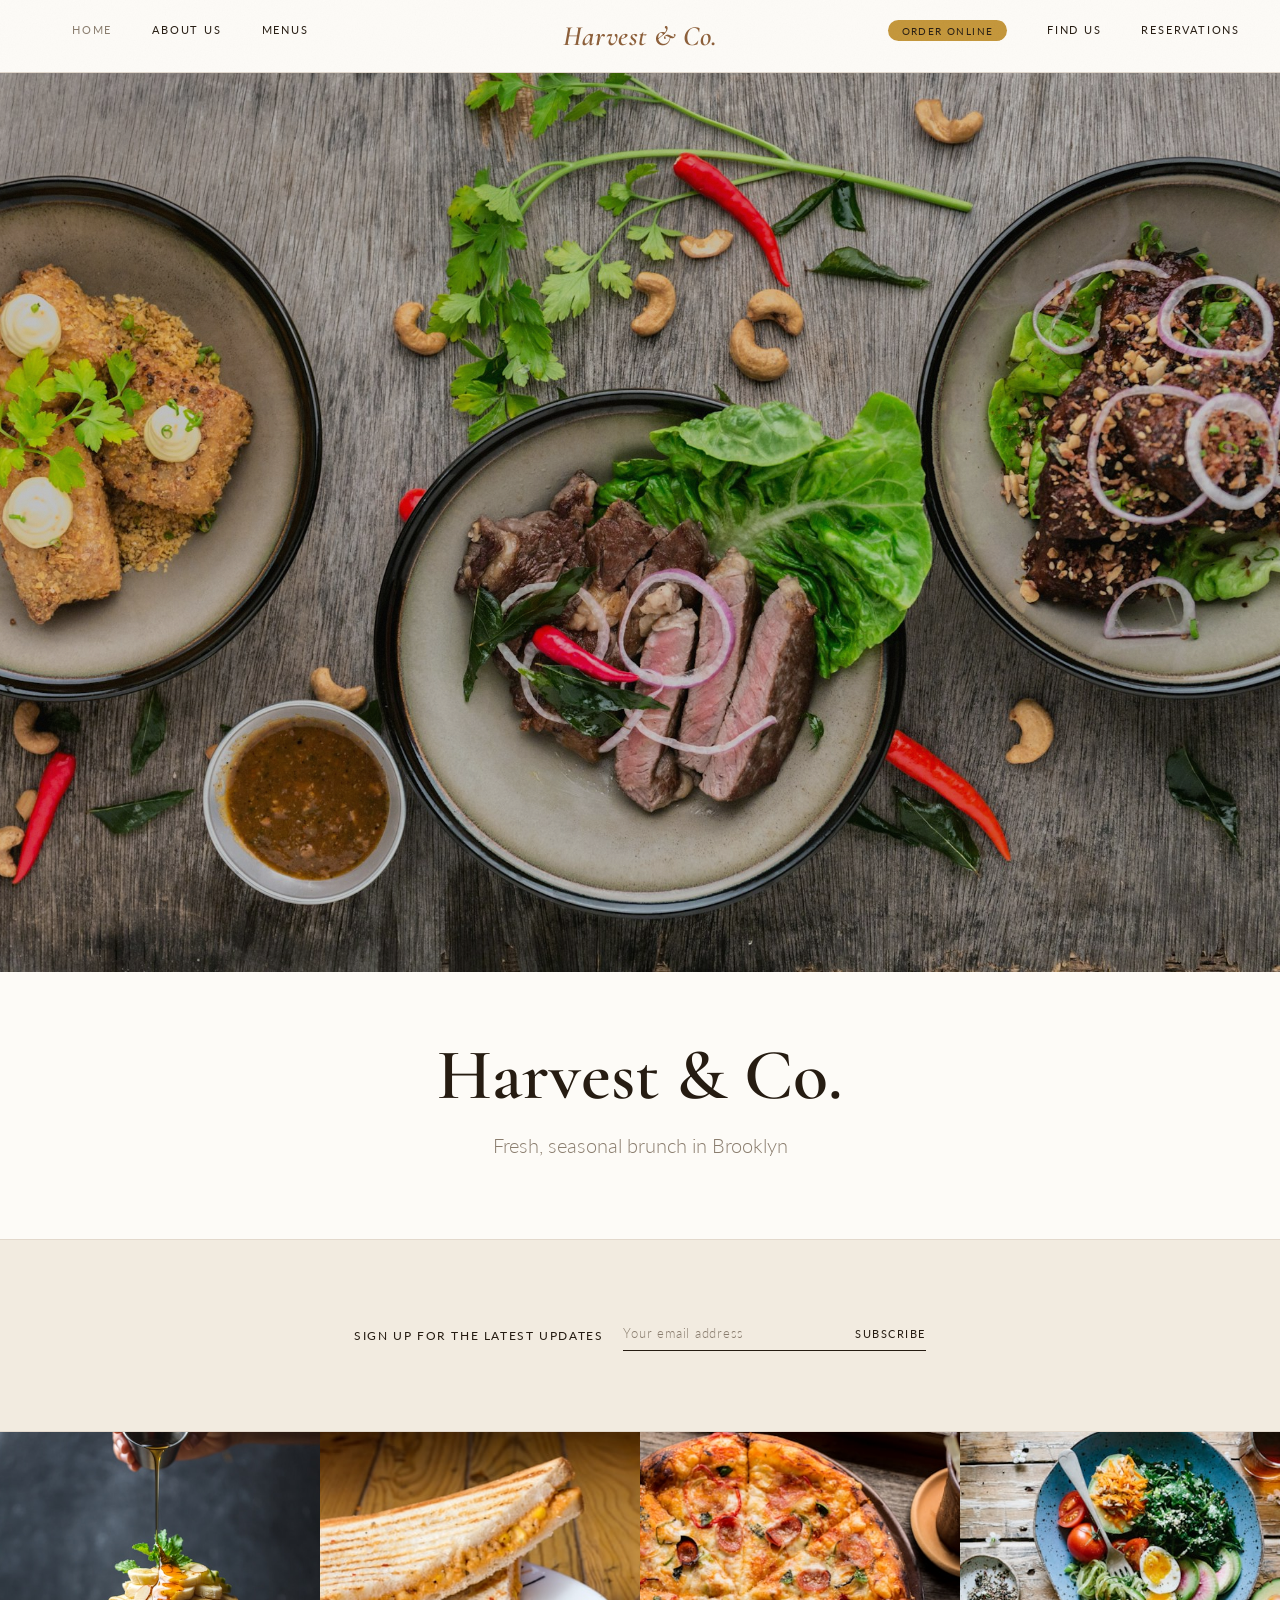
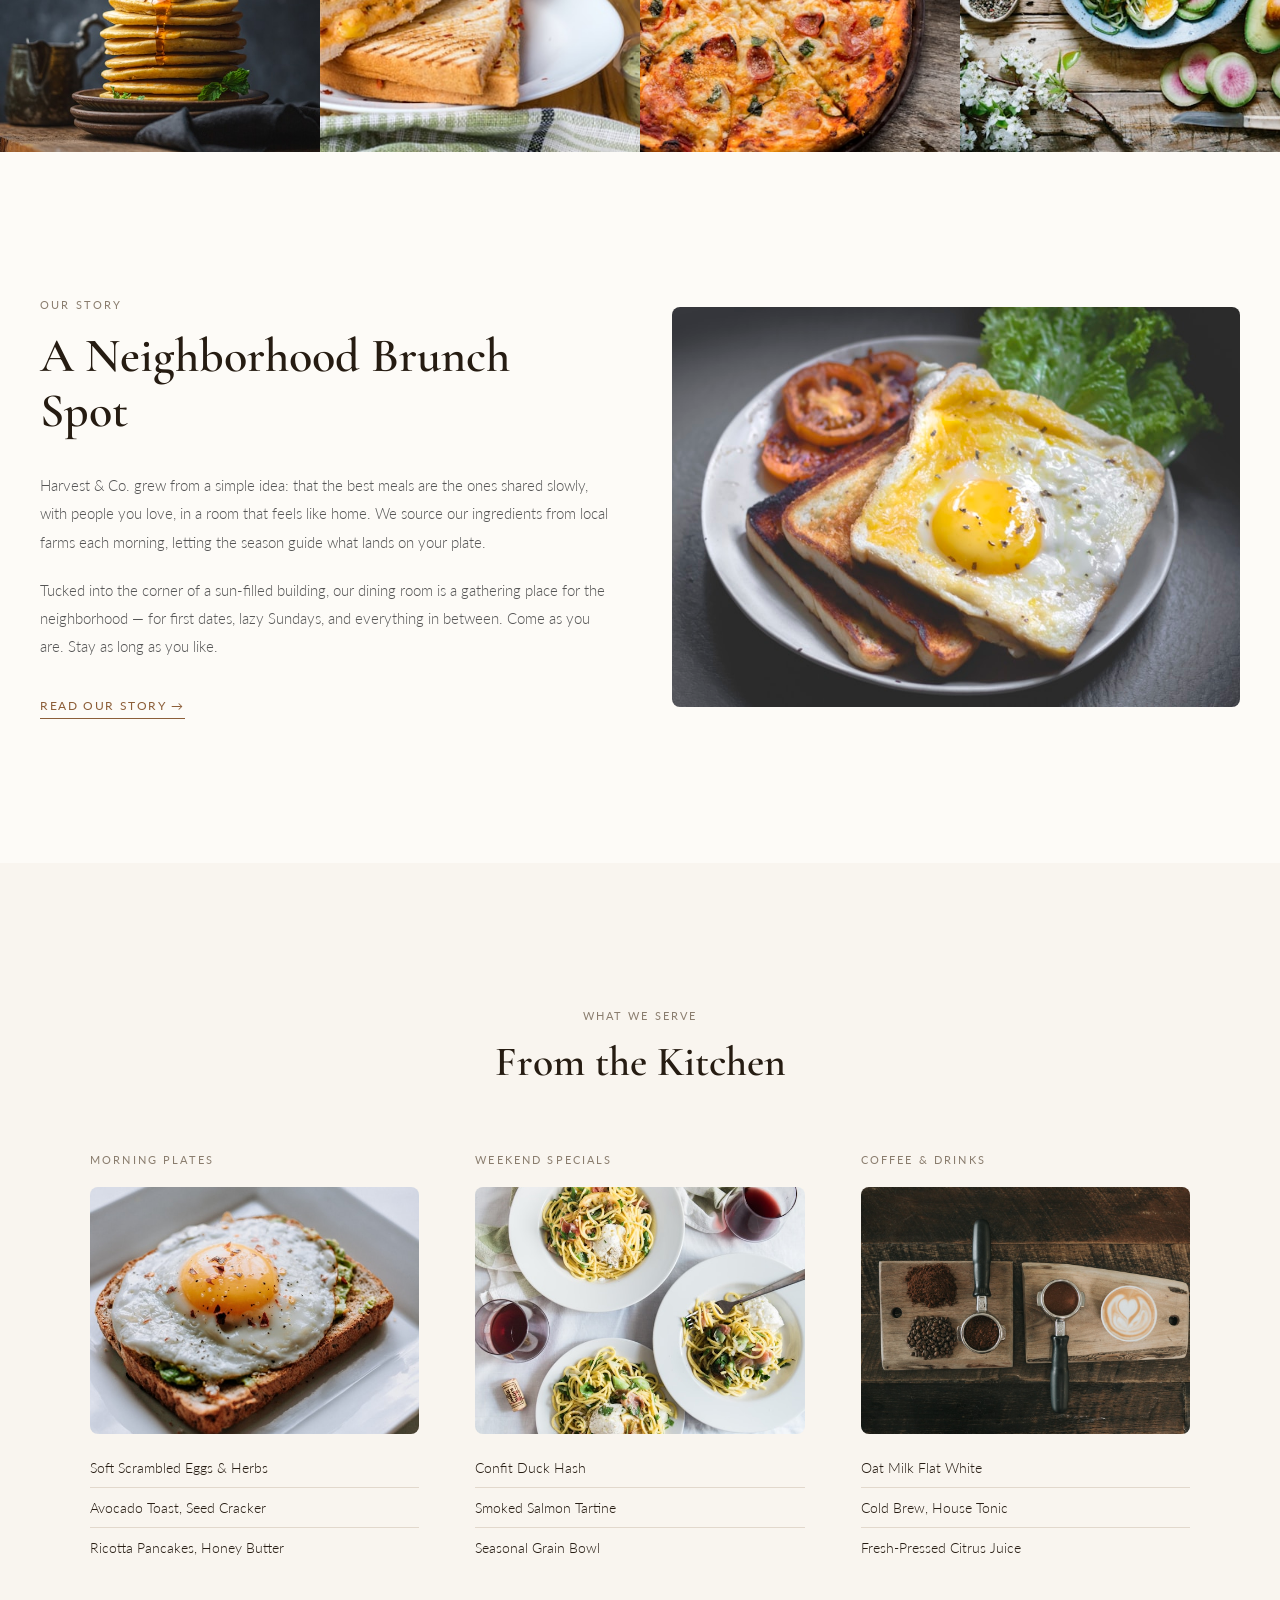
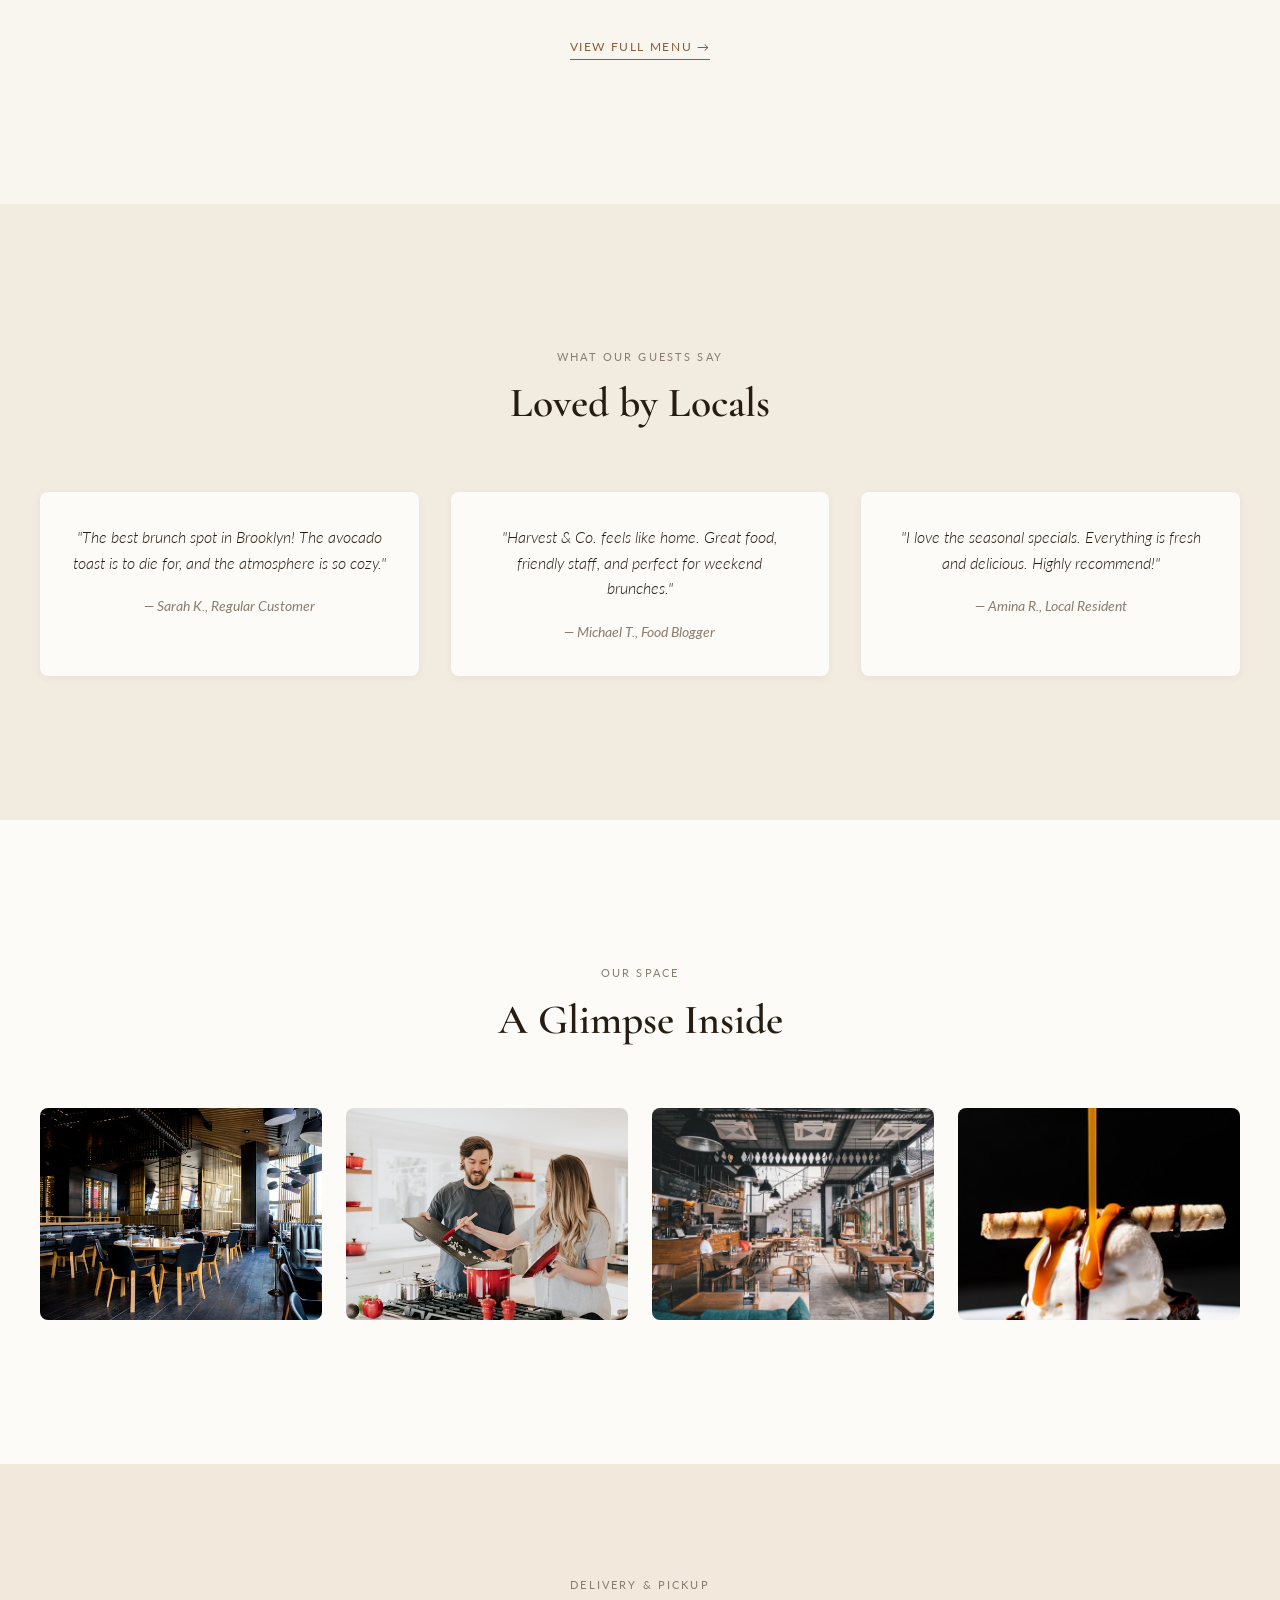
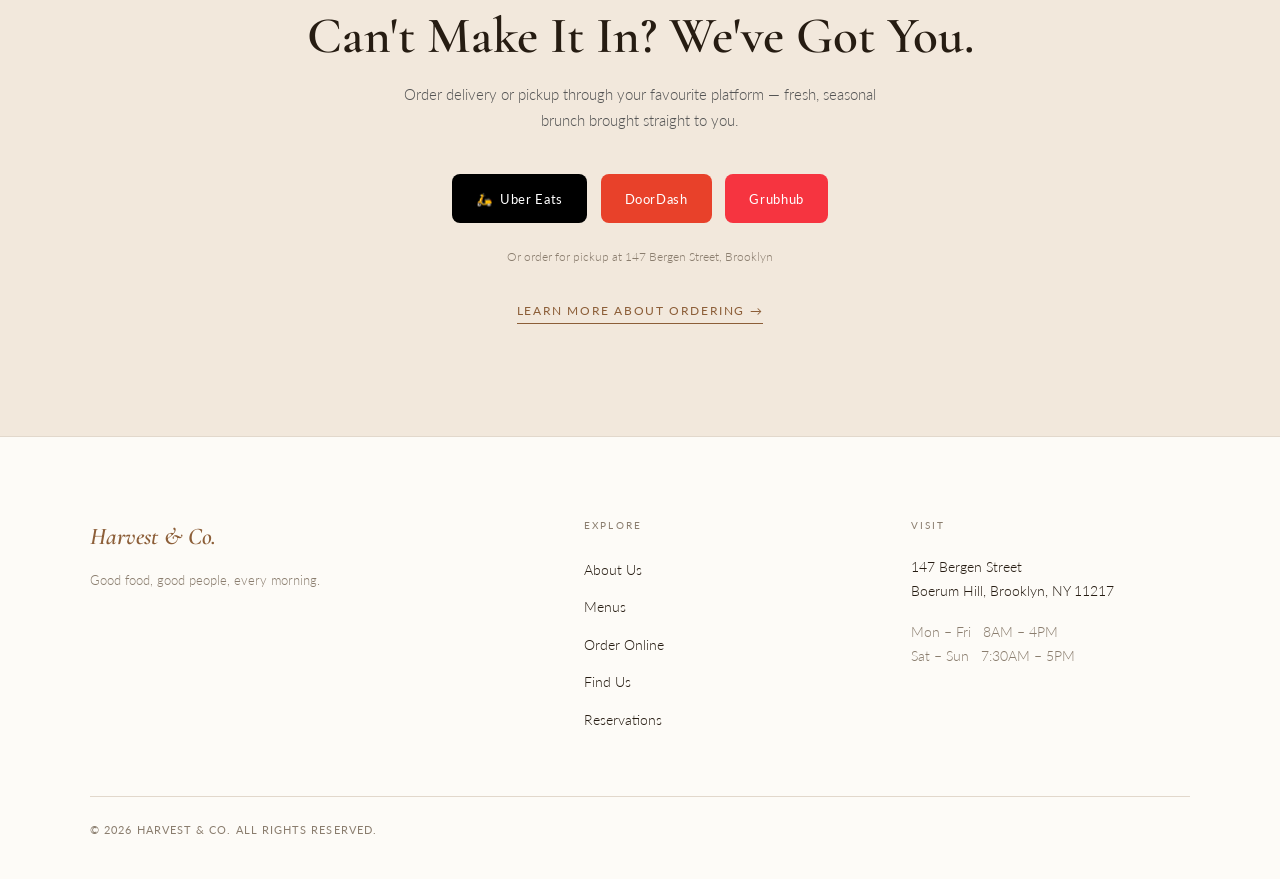
==== commit 450286cd: "Add order page, delivery section and page updates" ====
--- a/index.html
+++ b/index.html
@@ -21,6 +21,9 @@
     crossorigin="anonymous"
   />
 
+  <!-- Bootstrap Icons -->
+  <link rel="stylesheet" href="https://cdn.jsdelivr.net/npm/bootstrap-icons@1.11.3/font/bootstrap-icons.min.css" />
+
   <!-- Custom Styles -->
   <link rel="stylesheet" href="css/style.css" />
 </head>
@@ -34,6 +37,7 @@
 
       <!-- Left links -->
       <ul class="hc-nav__list hc-nav__list--left">
+        <li><a href="index.html" class="hc-nav--active">Home</a></li>
         <li><a href="about.html">About Us</a></li>
         <li><a href="menu.html">Menus</a></li>
       </ul>
@@ -45,6 +49,7 @@
 
       <!-- Right links -->
       <ul class="hc-nav__list hc-nav__list--right">
+        <li class="hc-nav__order-pill"><a href="order.html">Order Online</a></li>
         <li><a href="contact.html">Find Us</a></li>
         <li><a href="contact.html#reservations">Reservations</a></li>
       </ul>
@@ -61,8 +66,10 @@
     <!-- Mobile drawer -->
     <div class="hc-nav__mobile" id="hc-nav-mobile">
       <ul>
+        <li><a href="index.html">Home</a></li>
         <li><a href="about.html">About Us</a></li>
         <li><a href="menu.html">Menus</a></li>
+        <li class="hc-nav__order-pill"><a href="order.html">Order Online</a></li>
         <li><a href="contact.html">Find Us</a></li>
         <li><a href="contact.html#reservations">Reservations</a></li>
       </ul>
@@ -273,6 +280,37 @@
       </div>
     </section>
 
+    <!-- ===================================================
+         ORDER YOUR BRUNCH
+    ==================================================== -->
+    <section class="hc-order-home" aria-labelledby="order-home-heading">
+      <div class="hc-order-home__inner">
+        <p class="hc-section-label">Delivery &amp; Pickup</p>
+        <h2 class="hc-order-home__heading" id="order-home-heading">
+          Can't Make It In? We've Got You.
+        </h2>
+        <p class="hc-order-home__sub">
+          Order delivery or pickup through your favourite platform —
+          fresh, seasonal brunch brought straight to you.
+        </p>
+        <div class="hc-order-home__platforms">
+          <a href="#" target="_blank" rel="noopener noreferrer" class="hc-platform-btn hc-platform-btn--uber">
+            🛵&nbsp; Uber Eats
+          </a>
+          <a href="#" target="_blank" rel="noopener noreferrer" class="hc-platform-btn hc-platform-btn--doordash">
+            DoorDash
+          </a>
+          <a href="#" target="_blank" rel="noopener noreferrer" class="hc-platform-btn hc-platform-btn--grubhub">
+            Grubhub
+          </a>
+        </div>
+        <p class="hc-order-home__pickup-note">
+          Or order for pickup at 147 Bergen Street, Brooklyn
+        </p>
+        <a href="order.html" class="hc-text-link">Learn More About Ordering &rarr;</a>
+      </div>
+    </section>
+
   </main>
 
 
@@ -294,6 +332,7 @@
         <ul class="hc-footer__links">
           <li><a href="about.html">About Us</a></li>
           <li><a href="menu.html">Menus</a></li>
+          <li><a href="order.html">Order Online</a></li>
           <li><a href="contact.html">Find Us</a></li>
           <li><a href="contact.html#reservations">Reservations</a></li>
         </ul>
@@ -343,5 +382,12 @@
       toggle.setAttribute('aria-expanded', open);
     });
   </script>
+
+  <!-- Scroll-to-top -->
+  <button class="hc-scroll-top" id="hc-scroll-top" aria-label="Back to top">
+    <i class="bi bi-arrow-up"></i>
+  </button>
+
+  <script src="js/main.js"></script>
 </body>
 </html>
--- a/css/style.css
+++ b/css/style.css
@@ -1002,41 +1002,54 @@
 }
 
 /* ============================================================
-   ANIMATIONS
-   ============================================================ */
-@keyframes fadeInUp {
-  from {
-    opacity: 0;
-    transform: translateY(30px);
-  }
-  to {
-    opacity: 1;
-    transform: translateY(0);
-  }
-}
-
-.hc-about-preview,
-.hc-menu-preview,
-.hc-testimonials,
-.hc-gallery {
-  animation: fadeInUp 0.8s ease-out;
-}
-
-/* Stagger animations */
-.hc-about-preview {
-  animation-delay: 0.2s;
-}
-
-.hc-menu-preview {
-  animation-delay: 0.4s;
-}
-
-.hc-testimonials {
-  animation-delay: 0.6s;
-}
-
-.hc-gallery {
-  animation-delay: 0.8s;
+   SCROLL-TO-TOP BUTTON
+   ============================================================ */
+.hc-scroll-top {
+  position: fixed;
+  bottom: 2rem;
+  right: 2rem;
+  z-index: 999;
+  width: 44px;
+  height: 44px;
+  border-radius: 50%;
+  background-color: #c4963a;
+  color: #ffffff;
+  border: none;
+  cursor: pointer;
+  display: flex;
+  align-items: center;
+  justify-content: center;
+  font-size: 1.1rem;
+  box-shadow: 0 2px 10px rgba(0, 0, 0, 0.2);
+  opacity: 0;
+  transform: translateY(10px);
+  pointer-events: none;
+  transition: opacity 0.3s ease, transform 0.3s ease, background-color var(--transition-fast);
+}
+
+.hc-scroll-top.is-visible {
+  opacity: 1;
+  transform: translateY(0);
+  pointer-events: auto;
+}
+
+.hc-scroll-top:hover {
+  background-color: #a87d2a;
+}
+
+
+/* ============================================================
+   SCROLL REVEAL
+   ============================================================ */
+.reveal {
+  opacity: 0;
+  transform: translateY(25px);
+  transition: opacity 0.5s ease, transform 0.5s ease;
+}
+
+.reveal.is-visible {
+  opacity: 1;
+  transform: translateY(0);
 }
 
 /* ============================================================
@@ -1248,15 +1261,6 @@
   white-space: nowrap;
 }
 
-.hc-dish__ngn {
-  font-family: var(--font-body);
-  font-size: 0.72rem;
-  font-weight: 300;
-  color: var(--muted);
-  letter-spacing: 0.04em;
-  white-space: nowrap;
-}
-
 /* Mobile: stack price under name */
 @media (max-width: 575px) {
   .hc-dish {
@@ -1266,9 +1270,6 @@
 
   .hc-dish__price {
     align-items: flex-start;
-    flex-direction: row;
-    align-items: baseline;
-    gap: 0.5rem;
   }
 }
 
@@ -1295,6 +1296,31 @@
 /* Active nav link (any page) */
 .hc-nav--active {
   color: var(--muted) !important;
+}
+
+/* --- Order Online pill ------------------------------------ */
+.hc-nav__order-pill a {
+  background-color: #c4963a !important;
+  color: var(--dark) !important;
+  padding: 0.3rem 0.85rem !important;
+  border-radius: 20px !important;
+  font-size: 0.62rem !important;
+  letter-spacing: 0.14em;
+  transition: background-color var(--transition-fast), opacity var(--transition-fast);
+}
+
+.hc-nav__order-pill a:hover {
+  background-color: #a87d2a !important;
+  color: var(--dark) !important;
+  opacity: 1 !important;
+}
+
+.hc-nav__mobile .hc-nav__order-pill a {
+  display: inline-block;
+  background-color: #c4963a !important;
+  color: var(--dark) !important;
+  padding: 0.3rem 0.85rem !important;
+  border-radius: 20px !important;
 }
 
 
@@ -1699,3 +1725,486 @@
     height: 280px;
   }
 }
+
+
+/* ============================================================
+   ORDER PAGE — HERO
+   ============================================================ */
+.hc-order-hero {
+  position: relative;
+  width: 100%;
+  height: 62vh;
+  min-height: 380px;
+  overflow: hidden;
+  background-color: var(--img-bg);
+  display: flex;
+  align-items: center;
+  justify-content: center;
+}
+
+.hc-order-hero__img {
+  position: absolute;
+  inset: 0;
+  width: 100%;
+  height: 100%;
+  object-fit: cover;
+  object-position: center;
+}
+
+.hc-order-hero__overlay {
+  position: absolute;
+  inset: 0;
+  background: rgba(26, 10, 0, 0.56);
+}
+
+.hc-order-hero__content {
+  position: relative;
+  z-index: 1;
+  text-align: center;
+  padding: 0 2rem;
+  max-width: 720px;
+}
+
+.hc-order-hero__heading {
+  font-family: var(--font-heading);
+  font-size: clamp(3rem, 8vw, 5.5rem);
+  font-weight: 600;
+  color: #ffffff;
+  line-height: 1.05;
+  margin-bottom: 1.25rem;
+}
+
+.hc-order-hero__sub {
+  font-family: var(--font-body);
+  font-size: 1.05rem;
+  font-weight: 300;
+  color: rgba(255, 255, 255, 0.82);
+  line-height: 1.6;
+  max-width: 520px;
+  margin: 0 auto;
+}
+
+
+/* ============================================================
+   ORDER PAGE — OPTION CARDS
+   ============================================================ */
+.hc-order-options {
+  background-color: #faf7f4;
+  padding: 7rem 2rem;
+}
+
+.hc-order-options__grid {
+  display: grid;
+  grid-template-columns: 1fr 1fr;
+  gap: 2.5rem;
+  max-width: 1000px;
+  margin: 2.5rem auto 0;
+}
+
+.hc-order-card {
+  background-color: #ffffff;
+  border: 1px solid var(--border);
+  border-radius: 12px;
+  padding: 2.75rem 2.5rem;
+  display: flex;
+  flex-direction: column;
+  transition: transform var(--transition-med), box-shadow var(--transition-med);
+}
+
+.hc-order-card:hover {
+  transform: translateY(-6px);
+  box-shadow: 0 14px 44px rgba(26, 10, 0, 0.10);
+}
+
+.hc-order-card__icon {
+  font-size: 2.25rem;
+  color: #c4963a;
+  margin-bottom: 1.25rem;
+  line-height: 1;
+}
+
+.hc-order-card__heading {
+  font-family: var(--font-heading);
+  font-size: 2.1rem;
+  font-weight: 600;
+  color: var(--dark);
+  margin-bottom: 0.75rem;
+  line-height: 1.1;
+}
+
+.hc-order-card__text {
+  font-family: var(--font-body);
+  font-size: 0.92rem;
+  font-weight: 300;
+  color: #555;
+  line-height: 1.75;
+  margin-bottom: 1.25rem;
+}
+
+.hc-order-card__badge {
+  display: inline-flex;
+  align-items: center;
+  gap: 0.4rem;
+  background-color: #faf3e8;
+  color: #c4963a;
+  font-family: var(--font-body);
+  font-size: 0.72rem;
+  font-weight: 400;
+  letter-spacing: 0.1em;
+  padding: 0.3rem 0.8rem;
+  border-radius: 20px;
+  border: 1px solid #e8d4a0;
+  margin-bottom: 1.75rem;
+  width: fit-content;
+}
+
+.hc-order-card__buttons {
+  display: flex;
+  flex-direction: column;
+  gap: 0.75rem;
+  margin-top: auto;
+}
+
+.hc-platform-btn {
+  display: flex;
+  align-items: center;
+  justify-content: center;
+  gap: 0.5rem;
+  font-family: var(--font-body);
+  font-size: 0.82rem;
+  font-weight: 400;
+  letter-spacing: 0.05em;
+  color: #ffffff;
+  border: none;
+  border-radius: 8px;
+  padding: 0.85rem 1.5rem;
+  cursor: pointer;
+  text-decoration: none;
+  transition: opacity var(--transition-fast);
+}
+
+.hc-platform-btn:hover {
+  opacity: 0.82;
+  color: #ffffff;
+}
+
+.hc-platform-btn--uber     { background-color: #000000; }
+.hc-platform-btn--doordash { background-color: #E8412A; }
+.hc-platform-btn--grubhub  { background-color: #F63440; }
+
+.hc-platform-btn--pickup {
+  background-color: #c4963a;
+  font-size: 0.88rem;
+  padding: 1rem 1.5rem;
+}
+
+.hc-order-card__address {
+  margin-top: 1.5rem;
+  font-family: var(--font-body);
+  font-size: 0.82rem;
+  font-weight: 300;
+  color: var(--muted);
+  line-height: 1.85;
+}
+
+@media (max-width: 767px) {
+  .hc-order-options__grid {
+    grid-template-columns: 1fr;
+  }
+}
+
+
+/* ============================================================
+   ORDER PAGE — HOW IT WORKS
+   ============================================================ */
+.hc-how-it-works {
+  background-color: #f2e8dc;
+  padding: 7rem 2rem;
+  text-align: center;
+}
+
+.hc-how-it-works__heading {
+  font-family: var(--font-heading);
+  font-size: clamp(1.8rem, 3.5vw, 2.8rem);
+  font-weight: 600;
+  color: var(--dark);
+  margin-bottom: 4rem;
+  line-height: 1.1;
+}
+
+.hc-how-it-works__steps {
+  display: grid;
+  grid-template-columns: repeat(3, 1fr);
+  gap: 2.5rem;
+  max-width: 900px;
+  margin: 0 auto;
+}
+
+.hc-step {
+  display: flex;
+  flex-direction: column;
+  align-items: center;
+  text-align: center;
+}
+
+.hc-step__number {
+  width: 54px;
+  height: 54px;
+  border-radius: 50%;
+  background-color: #c4963a;
+  color: #ffffff;
+  font-family: var(--font-heading);
+  font-size: 1.5rem;
+  font-weight: 600;
+  display: flex;
+  align-items: center;
+  justify-content: center;
+  margin-bottom: 1.35rem;
+  flex-shrink: 0;
+}
+
+.hc-step__title {
+  font-family: var(--font-heading);
+  font-size: 1.35rem;
+  font-weight: 600;
+  color: var(--dark);
+  margin-bottom: 0.6rem;
+  line-height: 1.2;
+}
+
+.hc-step__text {
+  font-family: var(--font-body);
+  font-size: 0.88rem;
+  font-weight: 300;
+  color: #666;
+  line-height: 1.7;
+}
+
+@media (max-width: 575px) {
+  .hc-how-it-works__steps {
+    grid-template-columns: 1fr;
+    gap: 2rem;
+  }
+}
+
+
+/* ============================================================
+   ORDER PAGE — FAN FAVOURITES
+   ============================================================ */
+.hc-fan-favourites {
+  background-color: #ffffff;
+  padding: 7rem 2rem;
+  text-align: center;
+}
+
+.hc-fan-favourites__heading {
+  font-family: var(--font-heading);
+  font-size: clamp(1.8rem, 3.5vw, 2.8rem);
+  font-weight: 600;
+  color: var(--dark);
+  margin-bottom: 4rem;
+  line-height: 1.1;
+}
+
+.hc-fan-favourites__grid {
+  display: grid;
+  grid-template-columns: repeat(4, 1fr);
+  gap: 1.75rem;
+  max-width: 1200px;
+  margin: 0 auto;
+}
+
+.hc-fav-card {
+  background-color: #ffffff;
+  border: 1px solid var(--border);
+  border-radius: 10px;
+  overflow: hidden;
+  position: relative;
+  transition: transform var(--transition-med), box-shadow var(--transition-med);
+  text-align: left;
+}
+
+.hc-fav-card:hover {
+  transform: translateY(-5px);
+  box-shadow: 0 10px 32px rgba(26, 10, 0, 0.10);
+}
+
+.hc-fav-card__img {
+  width: 100%;
+  aspect-ratio: 4 / 3;
+  overflow: hidden;
+  background-color: var(--img-bg);
+}
+
+.hc-fav-card__img img {
+  width: 100%;
+  height: 100%;
+  object-fit: cover;
+  border-radius: 0;
+  transition: transform 0.4s ease;
+}
+
+.hc-fav-card:hover .hc-fav-card__img img {
+  transform: scale(1.05);
+}
+
+.hc-fav-card__body {
+  padding: 1.25rem 1.25rem 1.5rem;
+}
+
+.hc-fav-card__name {
+  font-family: var(--font-heading);
+  font-size: 1.1rem;
+  font-weight: 600;
+  color: var(--dark);
+  margin-bottom: 0.35rem;
+  line-height: 1.2;
+}
+
+.hc-fav-card__price {
+  font-family: var(--font-body);
+  font-size: 0.85rem;
+  font-weight: 300;
+  color: var(--muted);
+  margin: 0;
+}
+
+.hc-fav-card__badge {
+  position: absolute;
+  top: 0.75rem;
+  right: 0.75rem;
+  background-color: #c4963a;
+  color: #ffffff;
+  font-family: var(--font-body);
+  font-size: 0.6rem;
+  font-weight: 400;
+  letter-spacing: 0.1em;
+  text-transform: uppercase;
+  padding: 0.2rem 0.6rem;
+  border-radius: 20px;
+}
+
+@media (max-width: 991px) {
+  .hc-fan-favourites__grid {
+    grid-template-columns: repeat(2, 1fr);
+  }
+}
+
+@media (max-width: 480px) {
+  .hc-fan-favourites__grid {
+    grid-template-columns: 1fr 1fr;
+    gap: 1rem;
+  }
+}
+
+
+/* ============================================================
+   ORDER PAGE — DARK CTA
+   ============================================================ */
+.hc-order-cta {
+  background-color: #1a0a00;
+  padding: 7rem 2rem;
+  text-align: center;
+}
+
+.hc-order-cta__heading {
+  font-family: var(--font-heading);
+  font-size: clamp(2rem, 4vw, 3.2rem);
+  font-weight: 600;
+  color: #ffffff;
+  margin-bottom: 1.25rem;
+  line-height: 1.1;
+}
+
+.hc-order-cta__sub {
+  font-family: var(--font-body);
+  font-size: 0.95rem;
+  font-weight: 300;
+  color: rgba(255, 255, 255, 0.6);
+  line-height: 1.7;
+  max-width: 420px;
+  margin: 0 auto 2.5rem;
+}
+
+.hc-order-cta__btn {
+  display: inline-block;
+  font-family: var(--font-body);
+  font-size: 0.7rem;
+  font-weight: 400;
+  letter-spacing: 0.16em;
+  text-transform: uppercase;
+  color: #c4963a;
+  border: 1px solid #c4963a;
+  padding: 0.9rem 2.5rem;
+  border-radius: 4px;
+  transition: background-color var(--transition-fast), color var(--transition-fast);
+}
+
+.hc-order-cta__btn:hover {
+  background-color: #c4963a;
+  color: #ffffff;
+}
+
+
+/* ============================================================
+   HOMEPAGE — ORDER YOUR BRUNCH SECTION
+   ============================================================ */
+.hc-order-home {
+  background-color: #f2e8dc;
+  padding: 7rem 2rem;
+  text-align: center;
+}
+
+.hc-order-home__inner {
+  max-width: 680px;
+  margin: 0 auto;
+}
+
+.hc-order-home__heading {
+  font-family: var(--font-heading);
+  font-size: clamp(2rem, 4.5vw, 3.2rem);
+  font-weight: 600;
+  color: var(--dark);
+  margin-bottom: 1rem;
+  line-height: 1.1;
+}
+
+.hc-order-home__sub {
+  font-family: var(--font-body);
+  font-size: 0.95rem;
+  font-weight: 300;
+  color: #555;
+  line-height: 1.75;
+  max-width: 480px;
+  margin: 0 auto 2.5rem;
+}
+
+.hc-order-home__platforms {
+  display: flex;
+  align-items: center;
+  justify-content: center;
+  gap: 0.85rem;
+  flex-wrap: wrap;
+  margin-bottom: 1.5rem;
+}
+
+.hc-order-home__pickup-note {
+  font-family: var(--font-body);
+  font-size: 0.78rem;
+  font-weight: 300;
+  color: var(--muted);
+  margin-bottom: 1.75rem;
+  line-height: 1.6;
+}
+
+@media (max-width: 480px) {
+  .hc-order-home__platforms {
+    flex-direction: column;
+    gap: 0.75rem;
+  }
+
+  .hc-order-home__platforms .hc-platform-btn {
+    width: 100%;
+    max-width: 280px;
+  }
+}
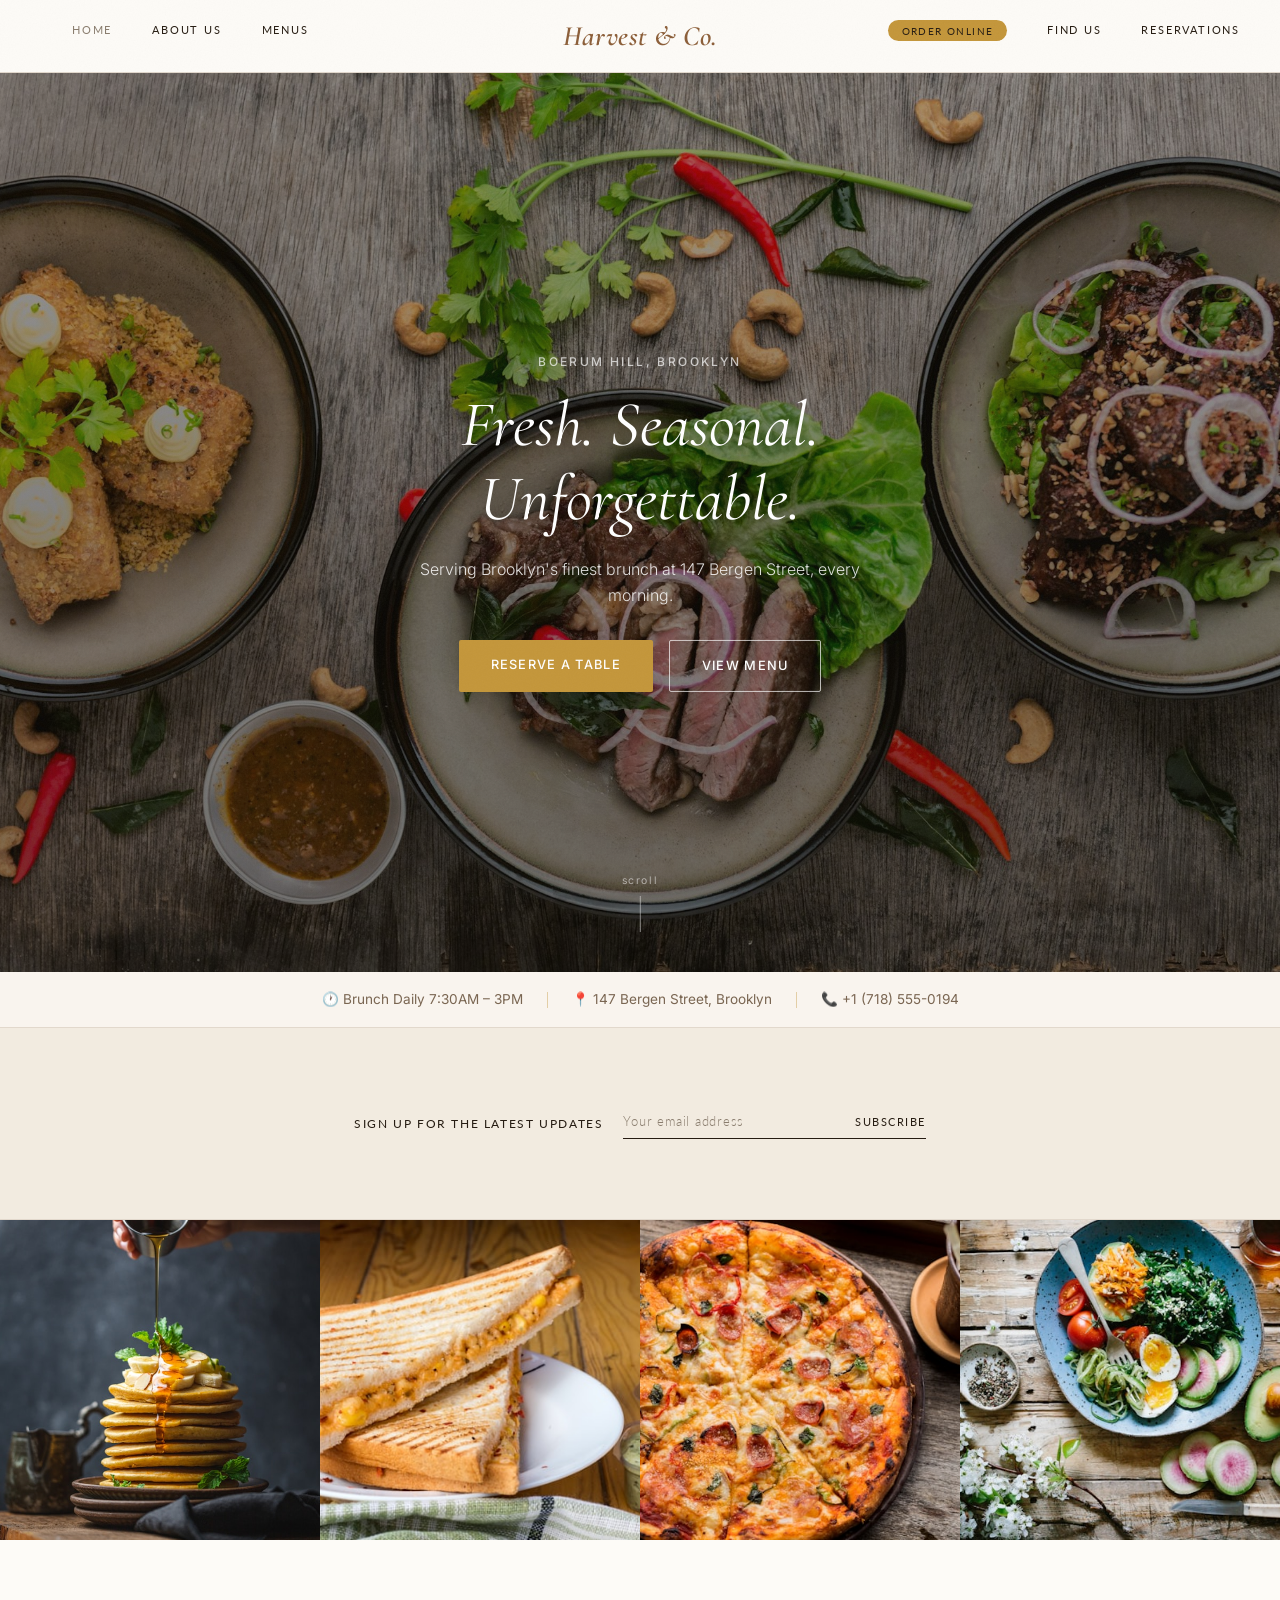
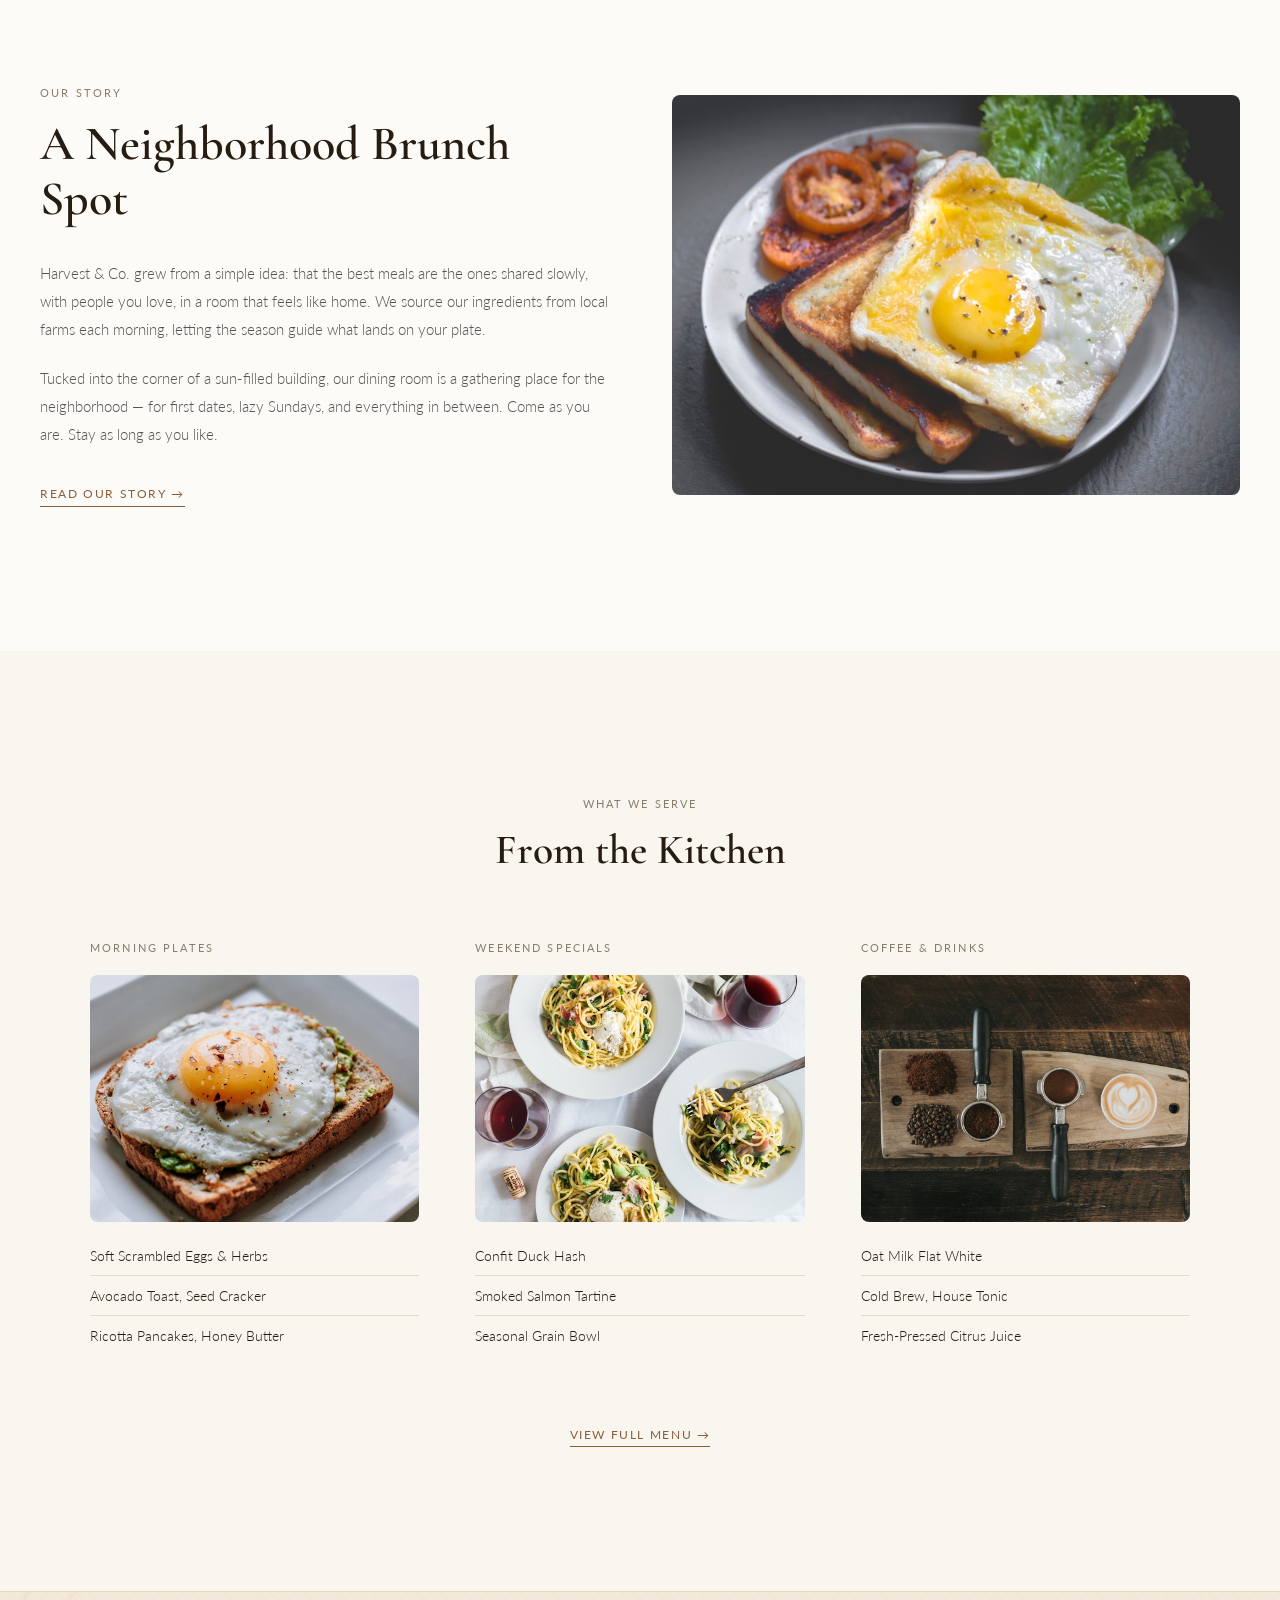
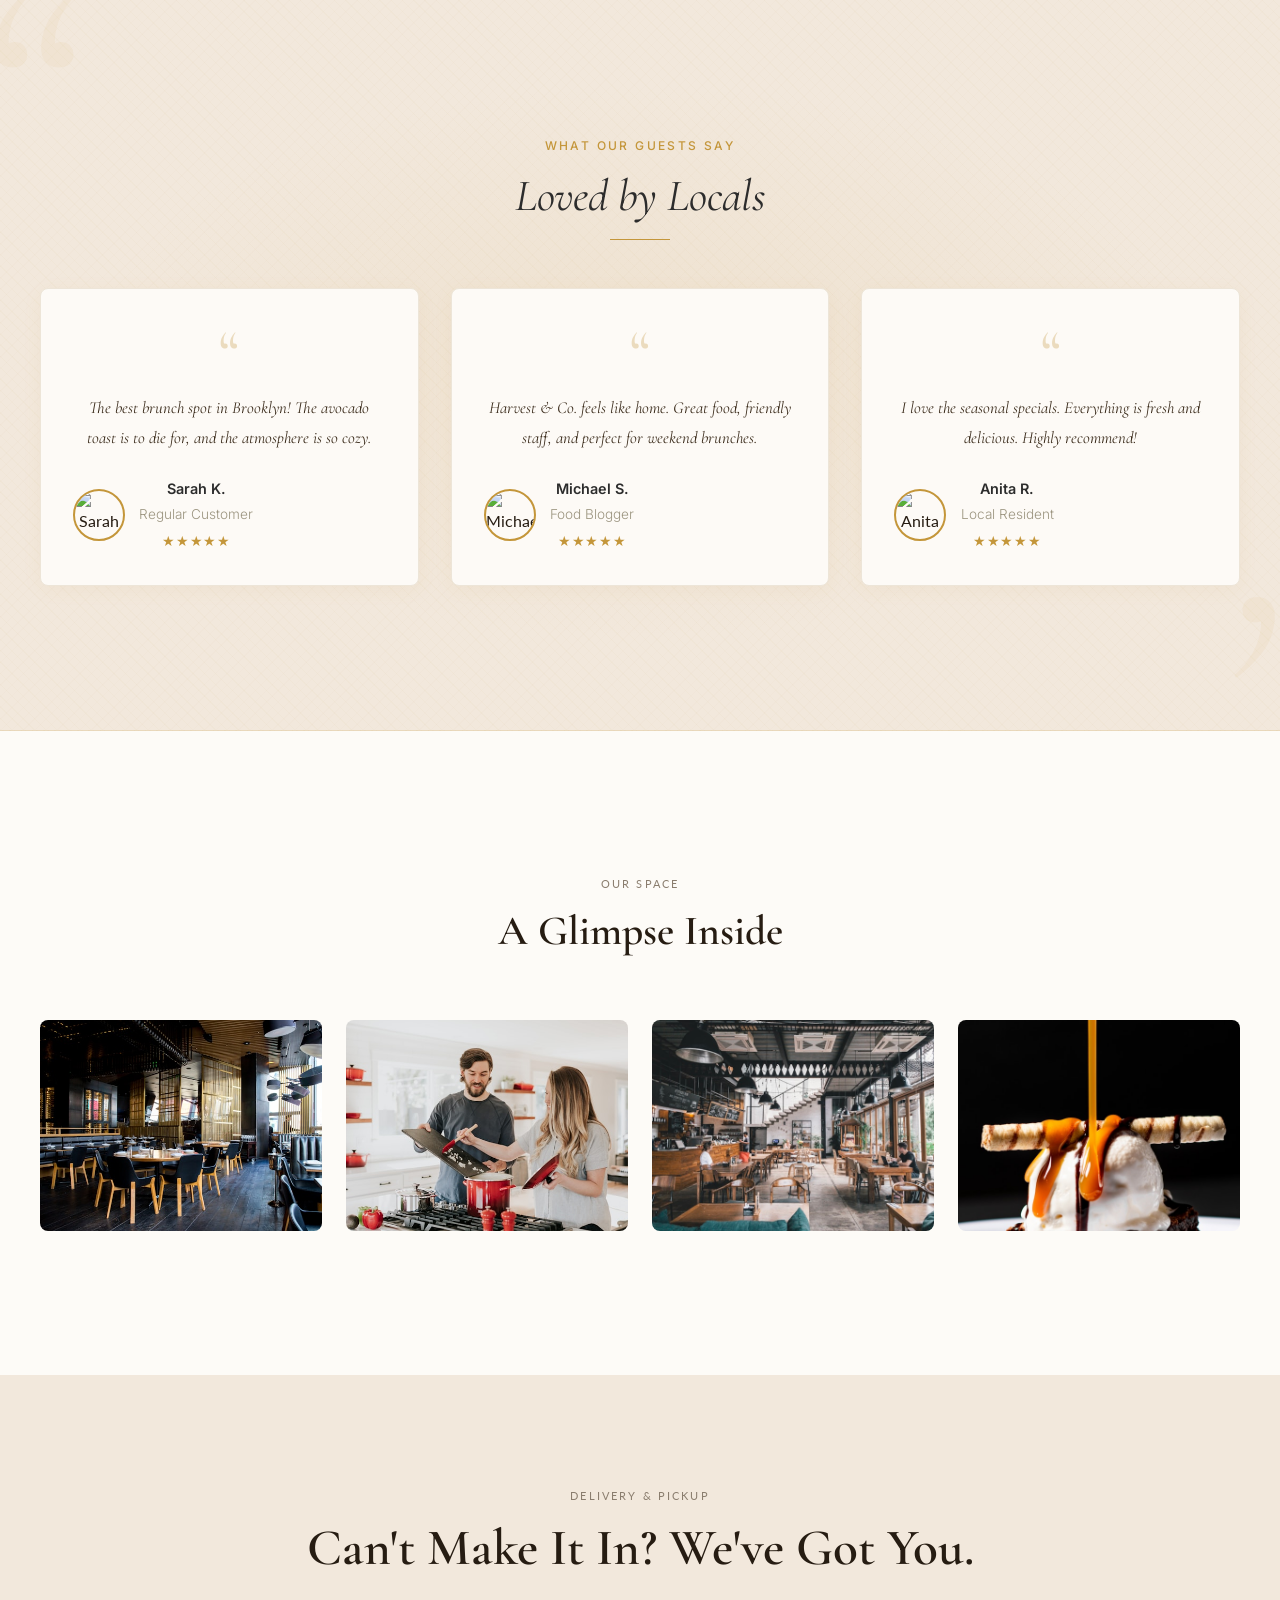
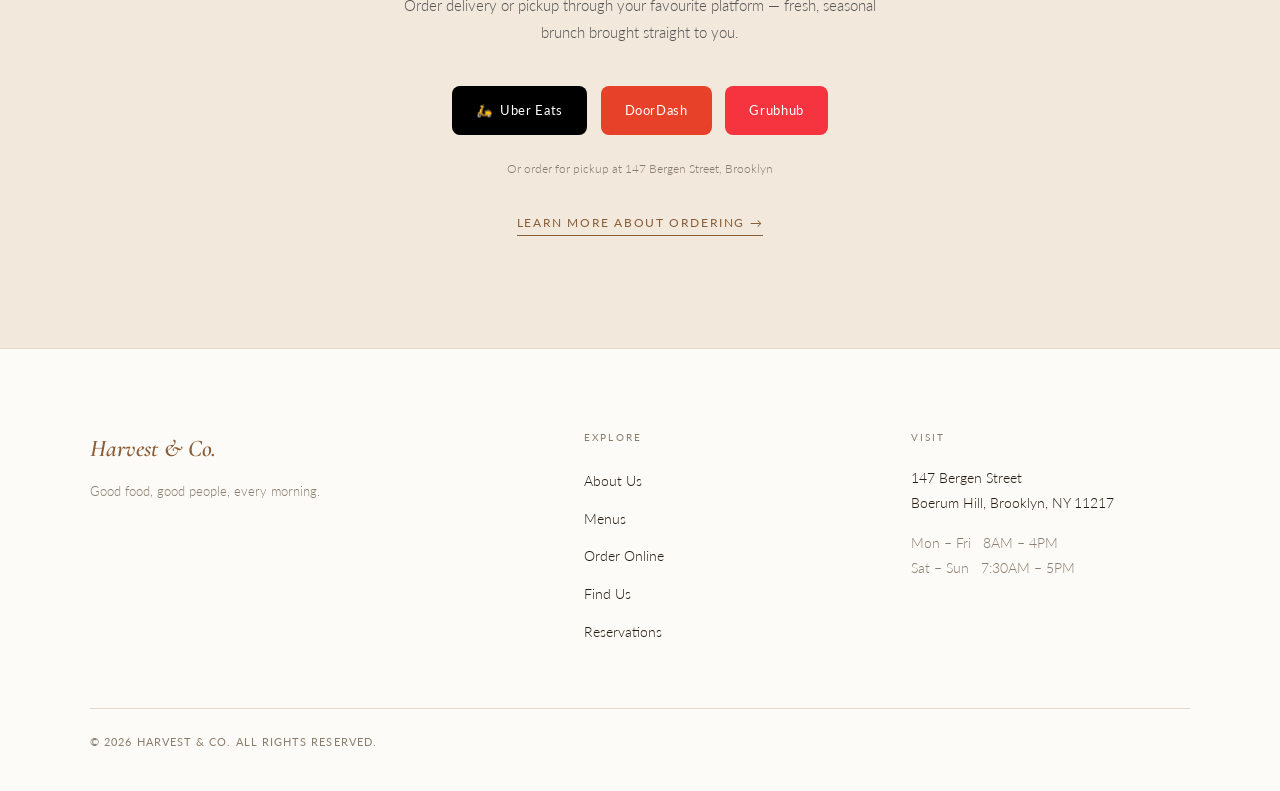
==== commit 58083150: "Hero overlay, testimonials update, about page fixes" ====
--- a/index.html
+++ b/index.html
@@ -9,7 +9,7 @@
   <link rel="preconnect" href="https://fonts.googleapis.com" />
   <link rel="preconnect" href="https://fonts.gstatic.com" crossorigin />
   <link
-    href="https://fonts.googleapis.com/css2?family=Cormorant+Garamond:ital,wght@0,400;0,600;0,700;1,400;1,600&family=Lato:wght@300;400;700&display=swap"
+    href="https://fonts.googleapis.com/css2?family=Cormorant+Garamond:ital,wght@0,400;0,600;0,700;1,400;1,600&family=Inter:wght@300;500;600&family=Lato:wght@300;400;700&display=swap"
     rel="stylesheet"
   />
 
@@ -82,21 +82,38 @@
   ====================================================== -->
   <main>
     <section class="hc-hero" aria-label="Hero image">
-      <!-- Placeholder image — swap src for real food photography -->
       <img
         src="assets/hero-home.jpg"
         alt="A beautifully plated brunch spread at Harvest & Co."
         class="hc-hero__img"
       />
-    </section>
-
-    <!-- Hero Title Section -->
-    <section class="hc-hero-title">
-      <div class="hc-hero-title__inner">
-        <h1 class="hc-hero-title__heading">Harvest & Co.</h1>
-        <p class="hc-hero-title__tagline">Fresh, seasonal brunch in Brooklyn</p>
-      </div>
-    </section>
+
+      <!-- Hero overlay content -->
+      <div class="hc-hero__content">
+        <p class="hc-hero__label">Boerum Hill, Brooklyn</p>
+        <h1 class="hc-hero__heading">Fresh. Seasonal.<br>Unforgettable.</h1>
+        <p class="hc-hero__sub">Serving Brooklyn's finest brunch at 147 Bergen Street, every morning.</p>
+        <div class="hc-hero__ctas">
+          <a href="contact.html#reservations" class="hc-hero__btn hc-hero__btn--primary">Reserve a Table</a>
+          <a href="menu.html" class="hc-hero__btn hc-hero__btn--ghost">View Menu</a>
+        </div>
+      </div>
+
+      <!-- Scroll indicator -->
+      <div class="hc-hero__scroll" aria-hidden="true">
+        <span class="hc-hero__scroll-text">scroll</span>
+        <div class="hc-hero__scroll-line"></div>
+      </div>
+    </section>
+
+    <!-- Info Strip -->
+    <div class="hc-info-strip" aria-label="Quick info">
+      <span class="hc-info-strip__item">🕐 Brunch Daily 7:30AM – 3PM</span>
+      <span class="hc-info-strip__divider" aria-hidden="true"></span>
+      <span class="hc-info-strip__item">📍 147 Bergen Street, Brooklyn</span>
+      <span class="hc-info-strip__divider" aria-hidden="true"></span>
+      <span class="hc-info-strip__item">📞 +1 (718) 555-0194</span>
+    </div>
 
     <!-- Newsletter bar -->
     <section class="hc-newsletter" aria-label="Newsletter signup">
@@ -230,27 +247,68 @@
          TESTIMONIALS
     ==================================================== -->
     <section class="hc-testimonials" aria-labelledby="testimonials-heading">
+      <!-- Decorative background quote marks -->
+      <span class="hc-testimonials__deco hc-testimonials__deco--tl" aria-hidden="true">&ldquo;</span>
+      <span class="hc-testimonials__deco hc-testimonials__deco--br" aria-hidden="true">&rdquo;</span>
+
       <div class="hc-testimonials__inner">
-        <p class="hc-section-label">What Our Guests Say</p>
+        <p class="hc-section-label hc-section-label--gold">What Our Guests Say</p>
         <h2 class="hc-testimonials__heading" id="testimonials-heading">Loved by Locals</h2>
+        <div class="hc-testimonials__divider"></div>
         <div class="hc-testimonials__grid">
           <div class="hc-testimonial">
+            <div class="hc-testimonial__quotemark">&ldquo;</div>
             <blockquote class="hc-testimonial__quote">
-              "The best brunch spot in Brooklyn! The avocado toast is to die for, and the atmosphere is so cozy."
+              The best brunch spot in Brooklyn! The avocado toast is to die for, and the atmosphere is so cozy.
             </blockquote>
-            <cite class="hc-testimonial__cite">— Sarah K., Regular Customer</cite>
+            <div class="hc-testimonial__footer">
+              <img
+                src="https://images.unsplash.com/photo-1438761681033-6461ffad8d80?w=100"
+                alt="Sarah K."
+                class="hc-testimonial__photo"
+              />
+              <div class="hc-testimonial__author">
+                <span class="hc-testimonial__name">Sarah K.</span>
+                <span class="hc-testimonial__role">Regular Customer</span>
+                <div class="hc-testimonial__stars">★★★★★</div>
+              </div>
+            </div>
           </div>
           <div class="hc-testimonial">
+            <div class="hc-testimonial__quotemark">&ldquo;</div>
             <blockquote class="hc-testimonial__quote">
-              "Harvest & Co. feels like home. Great food, friendly staff, and perfect for weekend brunches."
+              Harvest &amp; Co. feels like home. Great food, friendly staff, and perfect for weekend brunches.
             </blockquote>
-            <cite class="hc-testimonial__cite">— Michael T., Food Blogger</cite>
+            <div class="hc-testimonial__footer">
+              <img
+                src="https://images.unsplash.com/photo-1507003211169-0a1dd7228f2d?w=100"
+                alt="Michael S."
+                class="hc-testimonial__photo"
+              />
+              <div class="hc-testimonial__author">
+                <span class="hc-testimonial__name">Michael S.</span>
+                <span class="hc-testimonial__role">Food Blogger</span>
+                <div class="hc-testimonial__stars">★★★★★</div>
+              </div>
+            </div>
           </div>
           <div class="hc-testimonial">
+            <div class="hc-testimonial__quotemark">&ldquo;</div>
             <blockquote class="hc-testimonial__quote">
-              "I love the seasonal specials. Everything is fresh and delicious. Highly recommend!"
+              I love the seasonal specials. Everything is fresh and delicious. Highly recommend!
             </blockquote>
-            <cite class="hc-testimonial__cite">— Amina R., Local Resident</cite>
+            <div class="hc-testimonial__footer">
+              <img
+                src="https://images.unsplash.com/photo-1531123897727-8f129e1688ce?w=100"
+                alt="Anita R."
+                class="hc-testimonial__photo"
+              />
+              <div class="hc-testimonial__author">
+                <span class="hc-testimonial__name">Anita R.</span>
+                <span class="hc-testimonial__role">Local Resident</span>
+                <div class="hc-testimonial__stars">★★★★★</div>
+              </div>
+            </div>
           </div>
         </div>
       </div>
--- a/css/style.css
+++ b/css/style.css
@@ -293,13 +293,18 @@
   position: relative;
 }
 
-/* Very subtle warm vignette at the base — grounds the image into the page */
+/* Warm dark gradient overlay */
 .hc-hero::after {
   content: '';
   position: absolute;
   inset: 0;
-  background: rgba(0, 0, 0, 0.15);
+  background: linear-gradient(
+    to bottom,
+    rgba(15, 10, 5, 0.35) 0%,
+    rgba(15, 10, 5, 0.55) 100%
+  );
   pointer-events: none;
+  z-index: 1;
 }
 
 .hc-hero__img {
@@ -314,64 +319,168 @@
   transform: scale(1.03);
 }
 
-/* Hero overlay text */
-.hc-hero__overlay {
+/* Hero centered content overlay */
+.hc-hero__content {
   position: absolute;
   top: 50%;
   left: 50%;
   transform: translate(-50%, -50%);
   text-align: center;
-  color: white;
-  z-index: 1;
-  background-color: rgba(0, 0, 0, 0.35);
-  padding: 3rem 4rem;
-  border-radius: 4px;
-}
-
-.hc-hero__title {
-  font-family: var(--font-heading);
-  font-size: clamp(3rem, 8vw, 6rem);
-  font-weight: 600;
+  z-index: 2;
+  width: 90%;
+  max-width: 680px;
+  padding: 0 1rem;
+}
+
+.hc-hero__label {
+  font-family: 'Inter', var(--font-body);
+  font-size: 0.75rem;
+  font-weight: 500;
+  text-transform: uppercase;
+  letter-spacing: 0.2em;
+  color: rgba(255, 255, 255, 0.7);
   margin-bottom: 1rem;
-  text-shadow: 0 2px 8px rgba(0, 0, 0, 0.8), 0 4px 16px rgba(0, 0, 0, 0.6);
-}
-
-.hc-hero__tagline {
-  font-family: var(--font-body);
-  font-size: 1.25rem;
+}
+
+.hc-hero__heading {
+  font-family: var(--font-heading);
+  font-size: clamp(2.5rem, 6vw, 4rem);
   font-weight: 400;
-  text-shadow: 0 2px 8px rgba(0, 0, 0, 0.8), 0 4px 16px rgba(0, 0, 0, 0.6);
-}
-
-/* ============================================================
-   HERO TITLE SECTION
-   ============================================================ */
-.hc-hero-title {
-  background-color: var(--white);
-  padding: 4rem 2rem;
-  text-align: center;
-}
-
-.hc-hero-title__inner {
-  max-width: 800px;
-  margin: 0 auto;
-}
-
-.hc-hero-title__heading {
-  font-family: var(--font-heading);
-  font-size: clamp(2.5rem, 6vw, 4.5rem);
-  font-weight: 600;
-  color: var(--dark);
-  margin-bottom: 1rem;
-  line-height: 1.1;
-}
-
-.hc-hero-title__tagline {
-  font-family: var(--font-body);
-  font-size: 1.25rem;
-  font-weight: 300;
-  color: var(--muted);
-  line-height: 1.4;
+  font-style: italic;
+  color: #ffffff;
+  line-height: 1.15;
+  text-shadow: 0 2px 20px rgba(0, 0, 0, 0.3);
+  margin-bottom: 1.25rem;
+}
+
+.hc-hero__sub {
+  font-family: 'Inter', var(--font-body);
+  font-size: 1rem;
+  font-weight: 300;
+  color: rgba(255, 255, 255, 0.85);
+  line-height: 1.65;
+  max-width: 480px;
+  margin: 0 auto 2rem;
+}
+
+.hc-hero__ctas {
+  display: flex;
+  gap: 1rem;
+  justify-content: center;
+  flex-wrap: wrap;
+}
+
+.hc-hero__btn {
+  display: inline-block;
+  font-family: 'Inter', var(--font-body);
+  font-size: 0.8rem;
+  font-weight: 500;
+  text-transform: uppercase;
+  letter-spacing: 0.1em;
+  padding: 14px 32px;
+  border-radius: 2px;
+  text-decoration: none;
+  transition: background var(--transition-fast), box-shadow var(--transition-fast);
+  cursor: pointer;
+}
+
+.hc-hero__btn--primary {
+  background: #c4963a;
+  color: #ffffff;
+  border: none;
+}
+
+.hc-hero__btn--primary:hover {
+  background: #a97e2e;
+  color: #ffffff;
+  box-shadow: 0 4px 16px rgba(196, 150, 58, 0.35);
+}
+
+.hc-hero__btn--ghost {
+  background: transparent;
+  color: #ffffff;
+  border: 1px solid rgba(255, 255, 255, 0.7);
+}
+
+.hc-hero__btn--ghost:hover {
+  background: rgba(255, 255, 255, 0.1);
+  color: #ffffff;
+}
+
+/* Scroll indicator */
+.hc-hero__scroll {
+  position: absolute;
+  bottom: 2.5rem;
+  left: 50%;
+  transform: translateX(-50%);
+  z-index: 2;
+  display: flex;
+  flex-direction: column;
+  align-items: center;
+  gap: 0.4rem;
+}
+
+.hc-hero__scroll-text {
+  font-family: 'Inter', var(--font-body);
+  font-size: 0.65rem;
+  font-weight: 400;
+  text-transform: lowercase;
+  letter-spacing: 0.15em;
+  color: rgba(255, 255, 255, 0.55);
+}
+
+.hc-hero__scroll-line {
+  width: 1px;
+  height: 36px;
+  background: rgba(255, 255, 255, 0.45);
+  animation: hc-scroll-bounce 1.6s ease-in-out infinite;
+  transform-origin: top center;
+}
+
+@keyframes hc-scroll-bounce {
+  0%, 100% { transform: scaleY(1); opacity: 0.45; }
+  50%       { transform: scaleY(0.4) translateY(8px); opacity: 0.2; }
+}
+
+/* ============================================================
+   INFO STRIP
+   ============================================================ */
+.hc-info-strip {
+  background: #F9F4EE;
+  padding: 16px 2rem;
+  display: flex;
+  align-items: center;
+  justify-content: center;
+  gap: 1.5rem;
+  flex-wrap: wrap;
+}
+
+.hc-info-strip__item {
+  font-family: 'Inter', var(--font-body);
+  font-size: 0.85rem;
+  font-weight: 400;
+  color: #7A6652;
+  white-space: nowrap;
+}
+
+.hc-info-strip__divider {
+  display: inline-block;
+  width: 1px;
+  height: 16px;
+  background: #c4963a;
+  opacity: 0.4;
+  flex-shrink: 0;
+}
+
+@media (max-width: 600px) {
+  .hc-info-strip__divider {
+    display: none;
+  }
+
+  .hc-info-strip {
+    gap: 0.6rem;
+    flex-direction: column;
+  }
 }
 
 /* ============================================================
@@ -870,60 +979,201 @@
    TESTIMONIALS
    ============================================================ */
 .hc-testimonials {
-  background-color: var(--soft-grey);
+  position: relative;
+  overflow: hidden;
   padding: 9rem 2rem;
+  background-color: #F2E8DC;
+  background-image:
+    repeating-linear-gradient(
+      45deg,
+      rgba(196, 150, 58, 0.03) 0px,
+      rgba(196, 150, 58, 0.03) 1px,
+      transparent 1px,
+      transparent 8px
+    ),
+    repeating-linear-gradient(
+      -45deg,
+      rgba(196, 150, 58, 0.02) 0px,
+      rgba(196, 150, 58, 0.02) 1px,
+      transparent 1px,
+      transparent 8px
+    );
+  border-top: 1px solid rgba(196, 150, 58, 0.2);
+  border-bottom: 1px solid rgba(196, 150, 58, 0.2);
+}
+
+/* Warm radial glow — center bloom */
+.hc-testimonials::before {
+  content: '';
+  position: absolute;
+  inset: 0;
+  background: radial-gradient(
+    ellipse 800px 400px at 50% 50%,
+    rgba(196, 150, 58, 0.08) 0%,
+    transparent 70%
+  );
+  pointer-events: none;
+  z-index: 0;
+}
+
+/* Oversized decorative quote marks */
+.hc-testimonials__deco {
+  font-family: var(--font-heading);
+  font-style: italic;
+  font-size: 20rem;
+  line-height: 1;
+  color: rgba(196, 150, 58, 0.06);
+  position: absolute;
+  pointer-events: none;
+  user-select: none;
+  z-index: 0;
+}
+
+.hc-testimonials__deco--tl {
+  top: -4rem;
+  left: -2rem;
+}
+
+.hc-testimonials__deco--br {
+  bottom: -8rem;
+  right: -2rem;
 }
 
 .hc-testimonials__inner {
   max-width: 1200px;
   margin: 0 auto;
   text-align: center;
+  position: relative;
+  z-index: 1;
+}
+
+/* Gold label variant used in testimonials */
+.hc-section-label--gold {
+  font-family: 'Inter', var(--font-body);
+  font-size: 0.75rem;
+  font-weight: 500;
+  color: #c4963a;
 }
 
 .hc-testimonials__heading {
   font-family: var(--font-heading);
-  font-size: clamp(1.8rem, 3.5vw, 2.6rem);
-  font-weight: 600;
-  color: var(--dark);
-  margin-bottom: 4rem;
+  font-size: 2.8rem;
+  font-weight: 400;
+  font-style: italic;
+  color: #2C2C2C;
+  margin-bottom: 0;
   line-height: 1.15;
+}
+
+/* Thin gold rule below heading */
+.hc-testimonials__divider {
+  width: 60px;
+  height: 1px;
+  background: #c4963a;
+  margin: 16px auto 48px;
 }
 
 .hc-testimonials__grid {
   display: grid;
-  grid-template-columns: repeat(auto-fit, minmax(300px, 1fr));
+  grid-template-columns: repeat(3, 1fr);
   gap: 2rem;
+  align-items: stretch;
+}
+
+@media (max-width: 768px) {
+  .hc-testimonials__grid {
+    grid-template-columns: 1fr;
+  }
 }
 
 .hc-testimonial {
-  background-color: var(--white);
-  padding: 2rem;
+  background: #FDFAF6;
+  border: 1px solid #EDE5D8;
   border-radius: 8px;
-  box-shadow: 0 2px 10px rgba(0, 0, 0, 0.05);
+  padding: 32px;
+  box-shadow: 0 4px 20px rgba(196, 150, 58, 0.06);
   transition: transform var(--transition-med), box-shadow var(--transition-med);
+  display: flex;
+  flex-direction: column;
+  position: relative;
+  z-index: 1;
 }
 
 .hc-testimonial:hover {
-  transform: translateY(-5px);
-  box-shadow: 0 4px 20px rgba(0, 0, 0, 0.1);
+  transform: translateY(-3px);
+  box-shadow: 0 8px 32px rgba(196, 150, 58, 0.13);
+}
+
+.hc-testimonial__quotemark {
+  font-family: var(--font-heading);
+  font-size: 4rem;
+  line-height: 1;
+  color: rgba(196, 150, 58, 0.3);
+  margin-bottom: 0.5rem;
+  user-select: none;
 }
 
 .hc-testimonial__quote {
-  font-family: var(--font-body);
-  font-size: 1rem;
-  font-weight: 300;
-  line-height: 1.6;
-  color: var(--dark);
-  margin-bottom: 1rem;
+  font-family: var(--font-heading);
+  font-size: 1.05rem;
   font-style: italic;
-}
-
-.hc-testimonial__cite {
-  font-family: var(--font-body);
+  font-weight: 400;
+  line-height: 1.8;
+  color: #3D2E1E;
+  flex: 1;
+  margin-bottom: 1.5rem;
+  border: none;
+  padding: 0;
+  quotes: none;
+}
+
+.hc-testimonial__quote::before,
+.hc-testimonial__quote::after {
+  content: none;
+}
+
+.hc-testimonial__footer {
+  display: flex;
+  align-items: center;
+  gap: 0.9rem;
+}
+
+.hc-testimonial__photo {
+  width: 52px;
+  height: 52px;
+  border-radius: 50%;
+  border: 2px solid #c4963a;
+  object-fit: cover;
+  flex-shrink: 0;
+}
+
+.hc-testimonial__author {
+  display: flex;
+  flex-direction: column;
+  gap: 0.1rem;
+}
+
+.hc-testimonial__name {
+  font-family: 'Inter', var(--font-body);
+  font-size: 0.9rem;
+  font-weight: 600;
+  color: #2C2C2C;
+  display: block;
+}
+
+.hc-testimonial__role {
+  font-family: 'Inter', var(--font-body);
   font-size: 0.85rem;
-  font-weight: 400;
-  color: var(--muted);
-  text-align: right;
+  font-weight: 300;
+  color: #9C9580;
+  display: block;
+}
+
+.hc-testimonial__stars {
+  font-size: 0.85rem;
+  color: #c4963a;
+  letter-spacing: 0.05em;
+  margin-top: 0.15rem;
 }
 
 /* ============================================================
@@ -1398,7 +1648,9 @@
    ABOUT PAGE — ALTERNATING SPLIT SECTIONS
    ============================================================ */
 .hc-split {
-  background-color: var(--white);
+  background-color: #F2E8DC;
+  border-top: 1px solid rgba(196, 150, 58, 0.2);
+  border-bottom: 1px solid rgba(196, 150, 58, 0.2);
   padding: 0;
 }
 
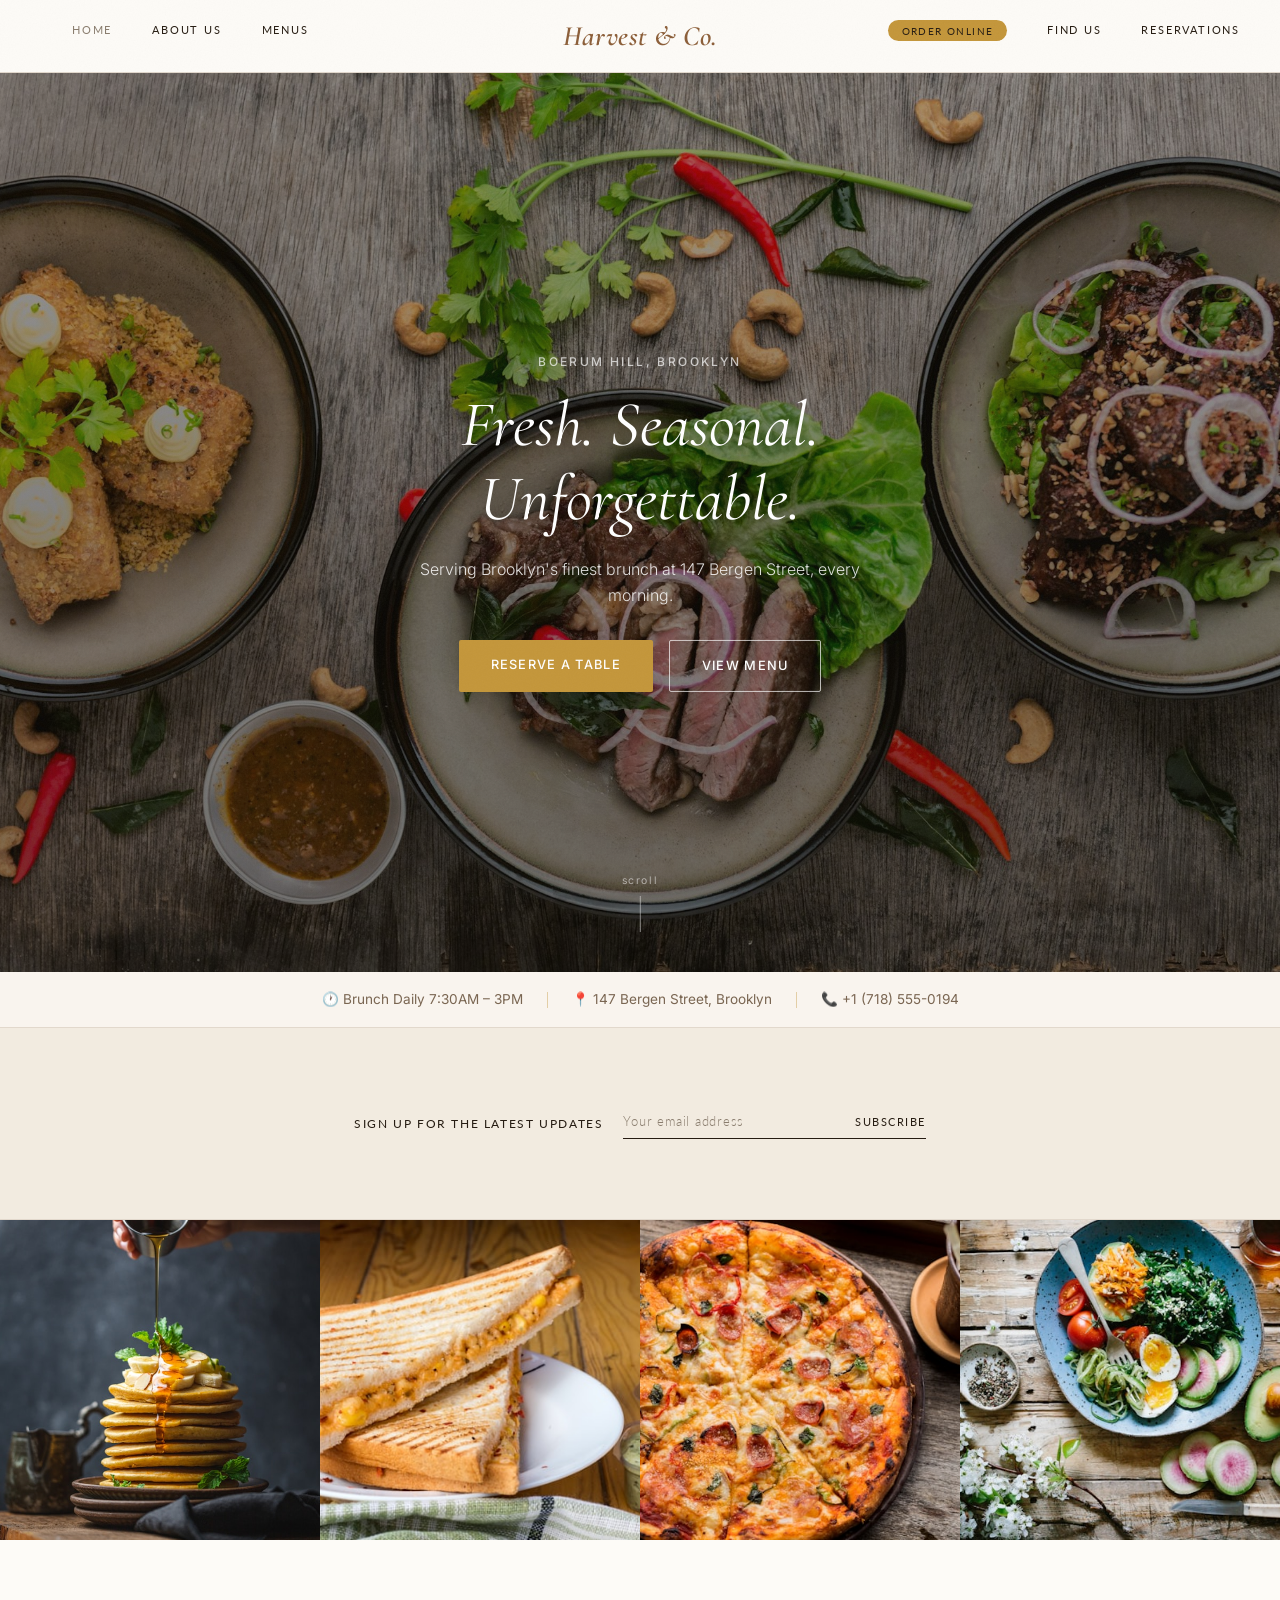
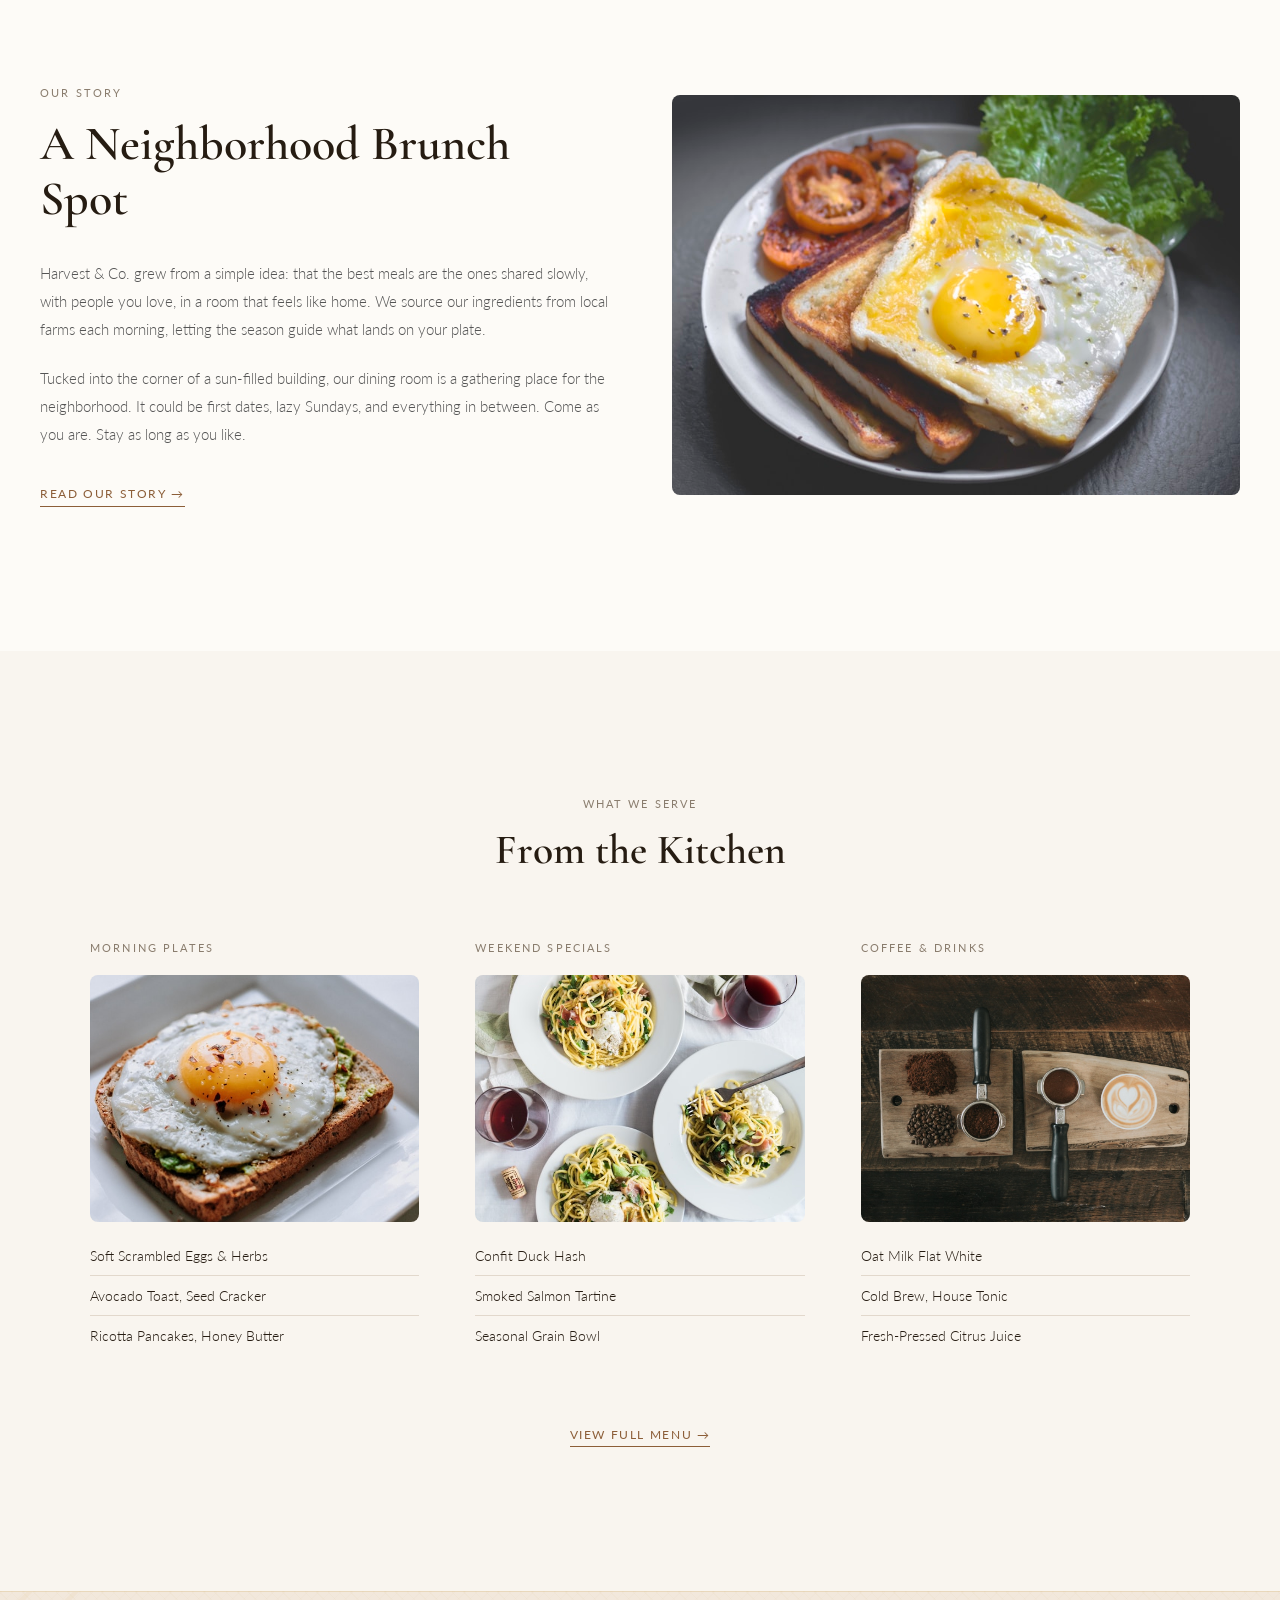
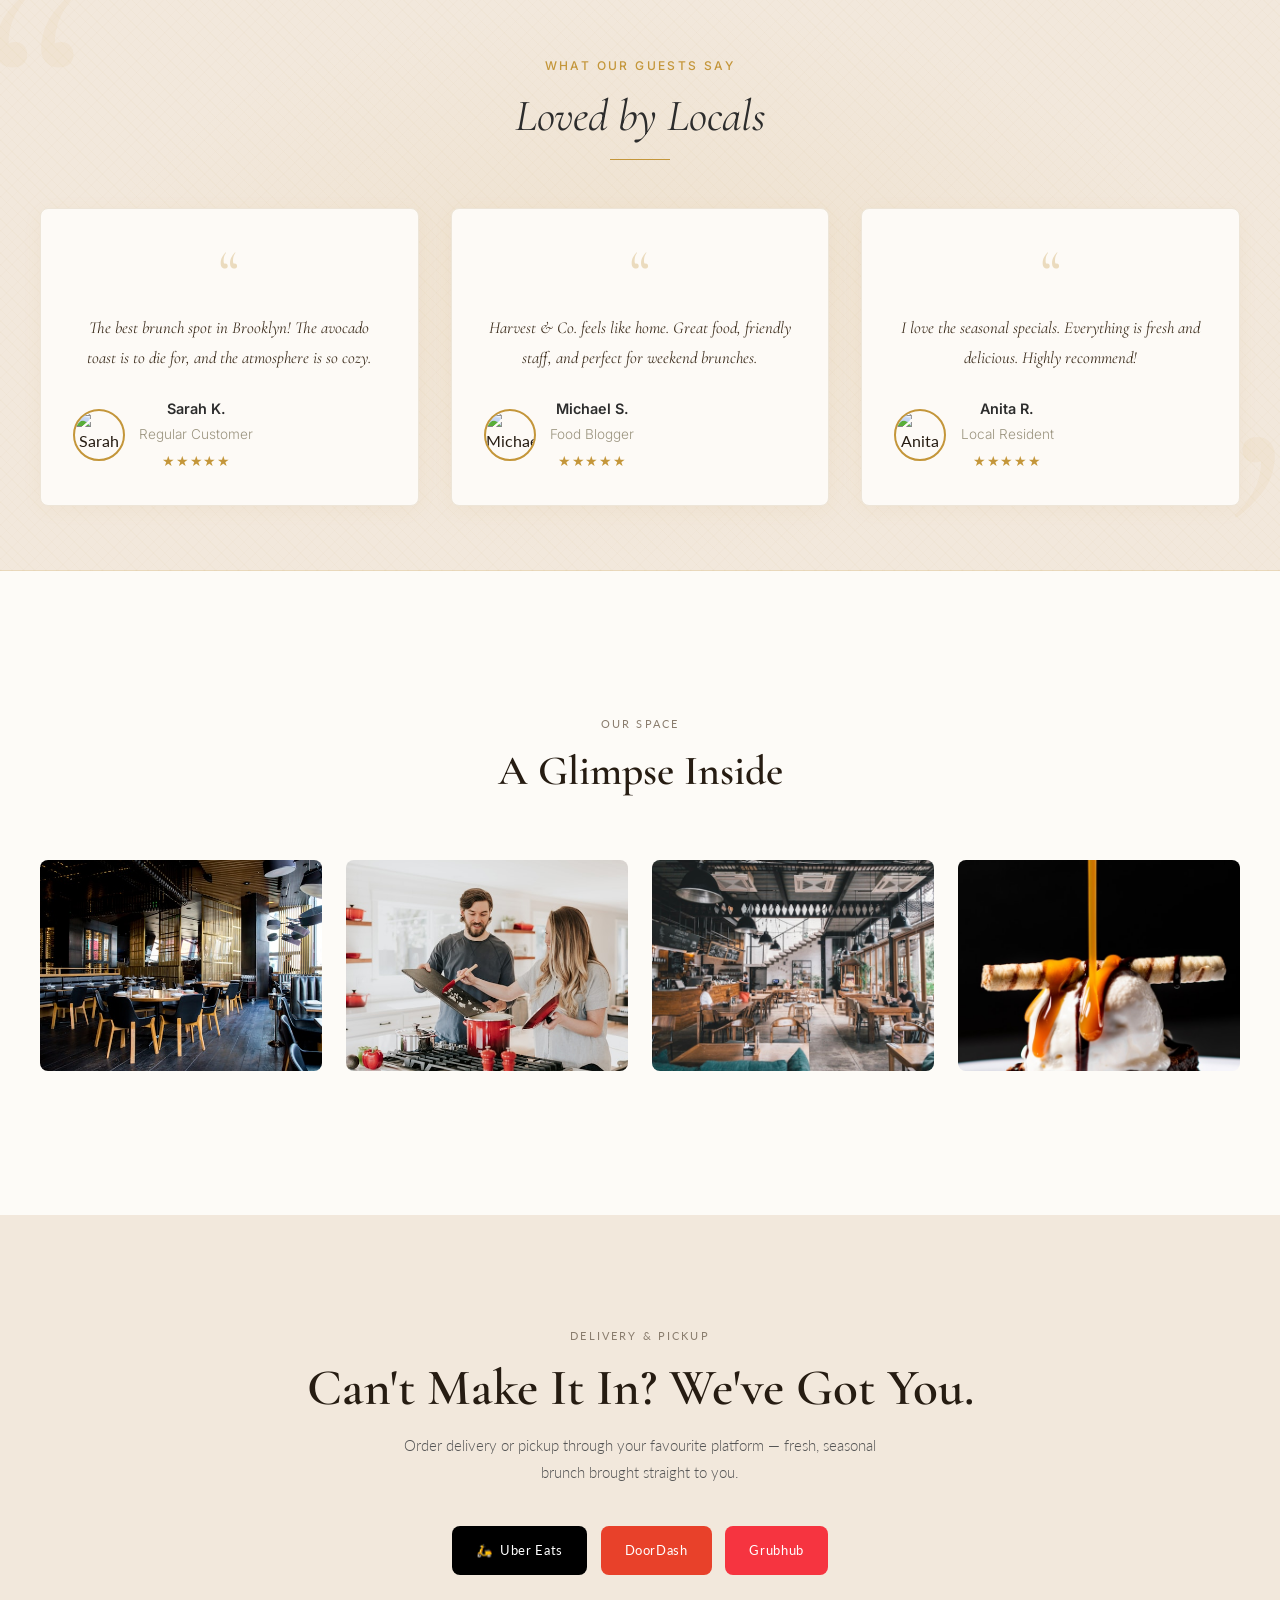
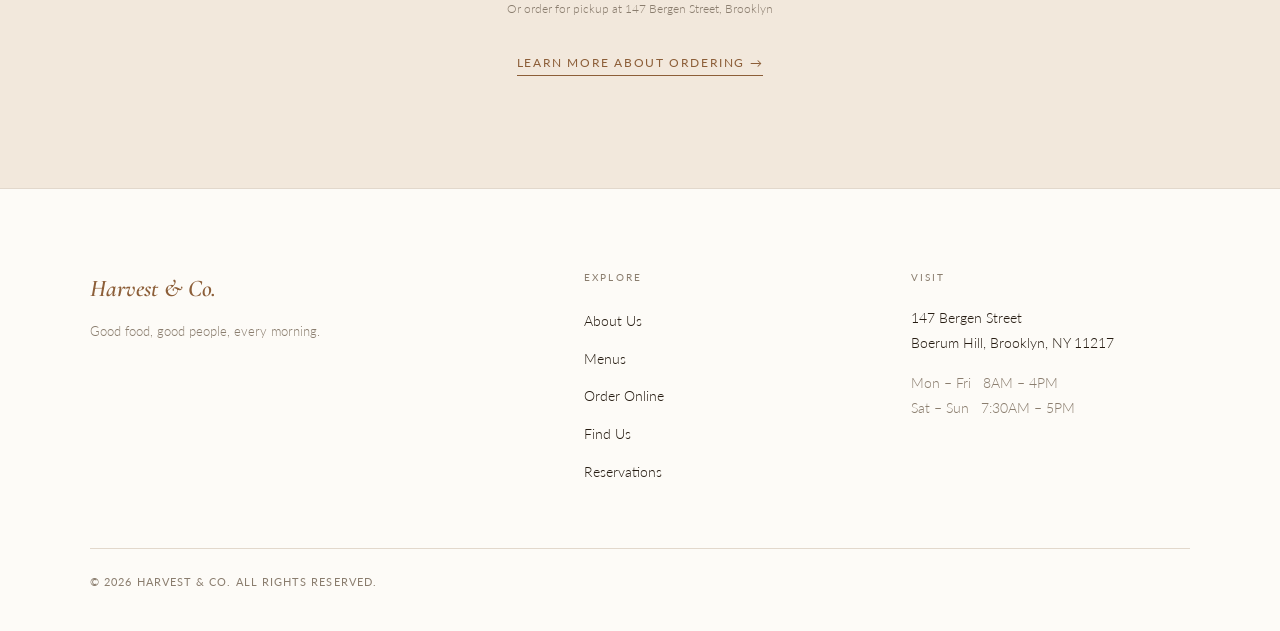
==== commit f4f53465: "UI fixes" ====
--- a/index.html
+++ b/index.html
@@ -166,7 +166,7 @@
           </p>
           <p class="hc-about-preview__body">
             Tucked into the corner of a sun-filled building, our dining room is a gathering place
-            for the neighborhood — for first dates, lazy Sundays, and everything in between.
+            for the neighborhood. It could be first dates, lazy Sundays, and everything in between.
             Come as you are. Stay as long as you like.
           </p>
           <a href="about.html" class="hc-text-link">Read Our Story &rarr;</a>
--- a/css/style.css
+++ b/css/style.css
@@ -49,6 +49,7 @@
   line-height: 1.7;
   color: var(--dark);
   background-color: var(--white);
+  overflow-x: hidden;
 }
 
 /* Grain overlay — fixed, pointer-events off, doesn't affect layout */
@@ -981,7 +982,7 @@
 .hc-testimonials {
   position: relative;
   overflow: hidden;
-  padding: 9rem 2rem;
+  padding: 4rem 2rem;
   background-color: #F2E8DC;
   background-image:
     repeating-linear-gradient(
@@ -1081,9 +1082,38 @@
 }
 
 @media (max-width: 768px) {
+  .hc-testimonials { padding: 3.5rem 1.5rem; }
   .hc-testimonials__grid {
-    grid-template-columns: 1fr;
-  }
+    grid-template-columns: repeat(2, 1fr);
+    gap: 1rem;
+  }
+  .hc-testimonial {
+    padding: 16px;
+  }
+  .hc-testimonial__quotemark { font-size: 2.5rem; margin-bottom: 0.25rem; }
+  .hc-testimonial__quote { font-size: 0.88rem; line-height: 1.6; margin-bottom: 1rem; }
+  .hc-testimonial__photo { width: 40px; height: 40px; }
+  .hc-testimonial__name { font-size: 0.82rem; }
+  .hc-testimonial__role { font-size: 0.75rem; }
+  /* Third card centred beneath the first two */
+  .hc-testimonials__grid .hc-testimonial:last-child {
+    grid-column: 1 / -1;
+    width: calc(50% - 0.5rem);
+    margin: 0 auto;
+  }
+  .hc-gallery { padding: 5rem 1.5rem; }
+  .hc-gallery__grid { grid-template-columns: repeat(2, 1fr); gap: 1rem; }
+}
+
+@media (max-width: 480px) {
+  .hc-testimonials { padding: 3rem 1rem; }
+  .hc-testimonials__grid { grid-template-columns: repeat(2, 1fr); gap: 0.75rem; }
+  .hc-testimonial { padding: 14px 12px; }
+  .hc-testimonials__grid .hc-testimonial:last-child {
+    width: calc(50% - 0.375rem);
+  }
+  .hc-gallery { padding: 4rem 1rem; }
+  .hc-gallery__grid { grid-template-columns: repeat(2, 1fr); gap: 0.75rem; }
 }
 
 .hc-testimonial {
@@ -1224,7 +1254,7 @@
 
 .hc-gallery__grid {
   display: grid;
-  grid-template-columns: repeat(auto-fit, minmax(250px, 1fr));
+  grid-template-columns: repeat(auto-fit, minmax(200px, 1fr));
   gap: 1.5rem;
 }
 
@@ -1591,12 +1621,6 @@
   object-position: center 30%;
 }
 
-@media (max-width: 767px) {
-  .hc-about-hero {
-    height: 55vw;
-    min-height: 240px;
-  }
-}
 
 
 /* ============================================================
@@ -2171,7 +2195,7 @@
    ============================================================ */
 .hc-how-it-works {
   background-color: #f2e8dc;
-  padding: 7rem 2rem;
+  padding: 5rem 2rem;
   text-align: center;
 }
 
@@ -2232,11 +2256,12 @@
   line-height: 1.7;
 }
 
-@media (max-width: 575px) {
-  .hc-how-it-works__steps {
-    grid-template-columns: 1fr;
-    gap: 2rem;
-  }
+@media (max-width: 768px) {
+  .hc-how-it-works { padding: 3.5rem 1.5rem; }
+  .hc-how-it-works__steps { gap: 1rem; }
+  .hc-step__number { width: 42px; height: 42px; font-size: 1.15rem; margin-bottom: 0.75rem; }
+  .hc-step__title { font-size: 1rem; margin-bottom: 0.4rem; }
+  .hc-step__text { font-size: 0.78rem; line-height: 1.5; }
 }
 
 
@@ -2267,7 +2292,7 @@
 }
 
 .hc-fav-card {
-  background-color: #ffffff;
+  background-color: #faf7f4;
   border: 1px solid var(--border);
   border-radius: 10px;
   overflow: hidden;
@@ -2355,6 +2380,23 @@
    ============================================================ */
 .hc-order-cta {
   background-color: #1a0a00;
+  background-image:
+    repeating-linear-gradient(
+      45deg,
+      rgba(196, 150, 58, 0.03) 0px,
+      rgba(196, 150, 58, 0.03) 1px,
+      transparent 1px,
+      transparent 8px
+    ),
+    repeating-linear-gradient(
+      -45deg,
+      rgba(196, 150, 58, 0.02) 0px,
+      rgba(196, 150, 58, 0.02) 1px,
+      transparent 1px,
+      transparent 8px
+    );
+  border-top: 1px solid rgba(196, 150, 58, 0.2);
+  border-bottom: 1px solid rgba(196, 150, 58, 0.2);
   padding: 7rem 2rem;
   text-align: center;
 }
@@ -2449,6 +2491,60 @@
   line-height: 1.6;
 }
 
+/* ── Mobile responsiveness ────────────────────── */
+@media (max-width: 768px) {
+  /* Heroes — removed mobile height overrides, using original CSS */
+
+  /* About Preview — stack columns, image below text */
+  .hc-about-preview { padding: 4rem 1.5rem; }
+  .hc-about-preview__inner {
+    grid-template-columns: 1fr;
+    gap: 0;
+  }
+  .hc-about-preview__inner .hc-text-link {
+    margin-bottom: 24px;
+  }
+  .hc-about-preview__image {
+    width: 100%;
+    height: 0;
+    padding-bottom: 66.67%;
+    position: relative;
+    margin-top: 32px;
+  }
+  .hc-about-preview__image img {
+    position: absolute;
+    inset: 0;
+    width: 100%;
+    height: 100%;
+    object-fit: cover;
+    object-position: center center;
+    border-radius: 8px;
+  }
+
+  /* Order home section — reduce large padding */
+  .hc-order-home { padding: 4rem 1.5rem; }
+
+  /* Gallery ("A Glimpse Inside") — 2 columns */
+  .hc-gallery { padding: 5rem 1.5rem; }
+  .hc-gallery__grid { grid-template-columns: repeat(2, 1fr); gap: 1rem; }
+
+  /* Testimonials */
+  .hc-testimonials { padding: 3rem 1.5rem; }
+  .hc-testimonials__grid { grid-template-columns: repeat(2, 1fr); gap: 1rem; }
+  .hc-testimonial { padding: 16px; }
+  .hc-testimonial__quotemark { font-size: 2.5rem; margin-bottom: 0.25rem; }
+  .hc-testimonial__quote { font-size: 0.88rem; line-height: 1.6; margin-bottom: 1rem; }
+  .hc-testimonial__photo { width: 40px; height: 40px; }
+  .hc-testimonial__name { font-size: 0.82rem; }
+  .hc-testimonial__role { font-size: 0.75rem; }
+  .hc-testimonials__grid .hc-testimonial:last-child {
+    grid-column: 1 / -1;
+    width: calc(50% - 0.5rem);
+    margin: 0 auto;
+  }
+
+}
+
 @media (max-width: 480px) {
   .hc-order-home__platforms {
     flex-direction: column;
@@ -2459,4 +2555,18 @@
     width: 100%;
     max-width: 280px;
   }
-}
+
+  /* Newsletter input — full width on phone */
+  .hc-newsletter__input { width: 100%; }
+
+  /* Gallery — keep 2 columns on small phones */
+  .hc-gallery { padding: 4rem 1rem; }
+  .hc-gallery__grid { grid-template-columns: repeat(2, 1fr); gap: 0.75rem; }
+
+  /* Testimonials */
+  .hc-testimonials { padding: 2.5rem 1rem; }
+  .hc-testimonials__grid { gap: 0.75rem; }
+  .hc-testimonial { padding: 14px 12px; }
+  .hc-testimonials__grid .hc-testimonial:last-child { width: calc(50% - 0.375rem); }
+
+}
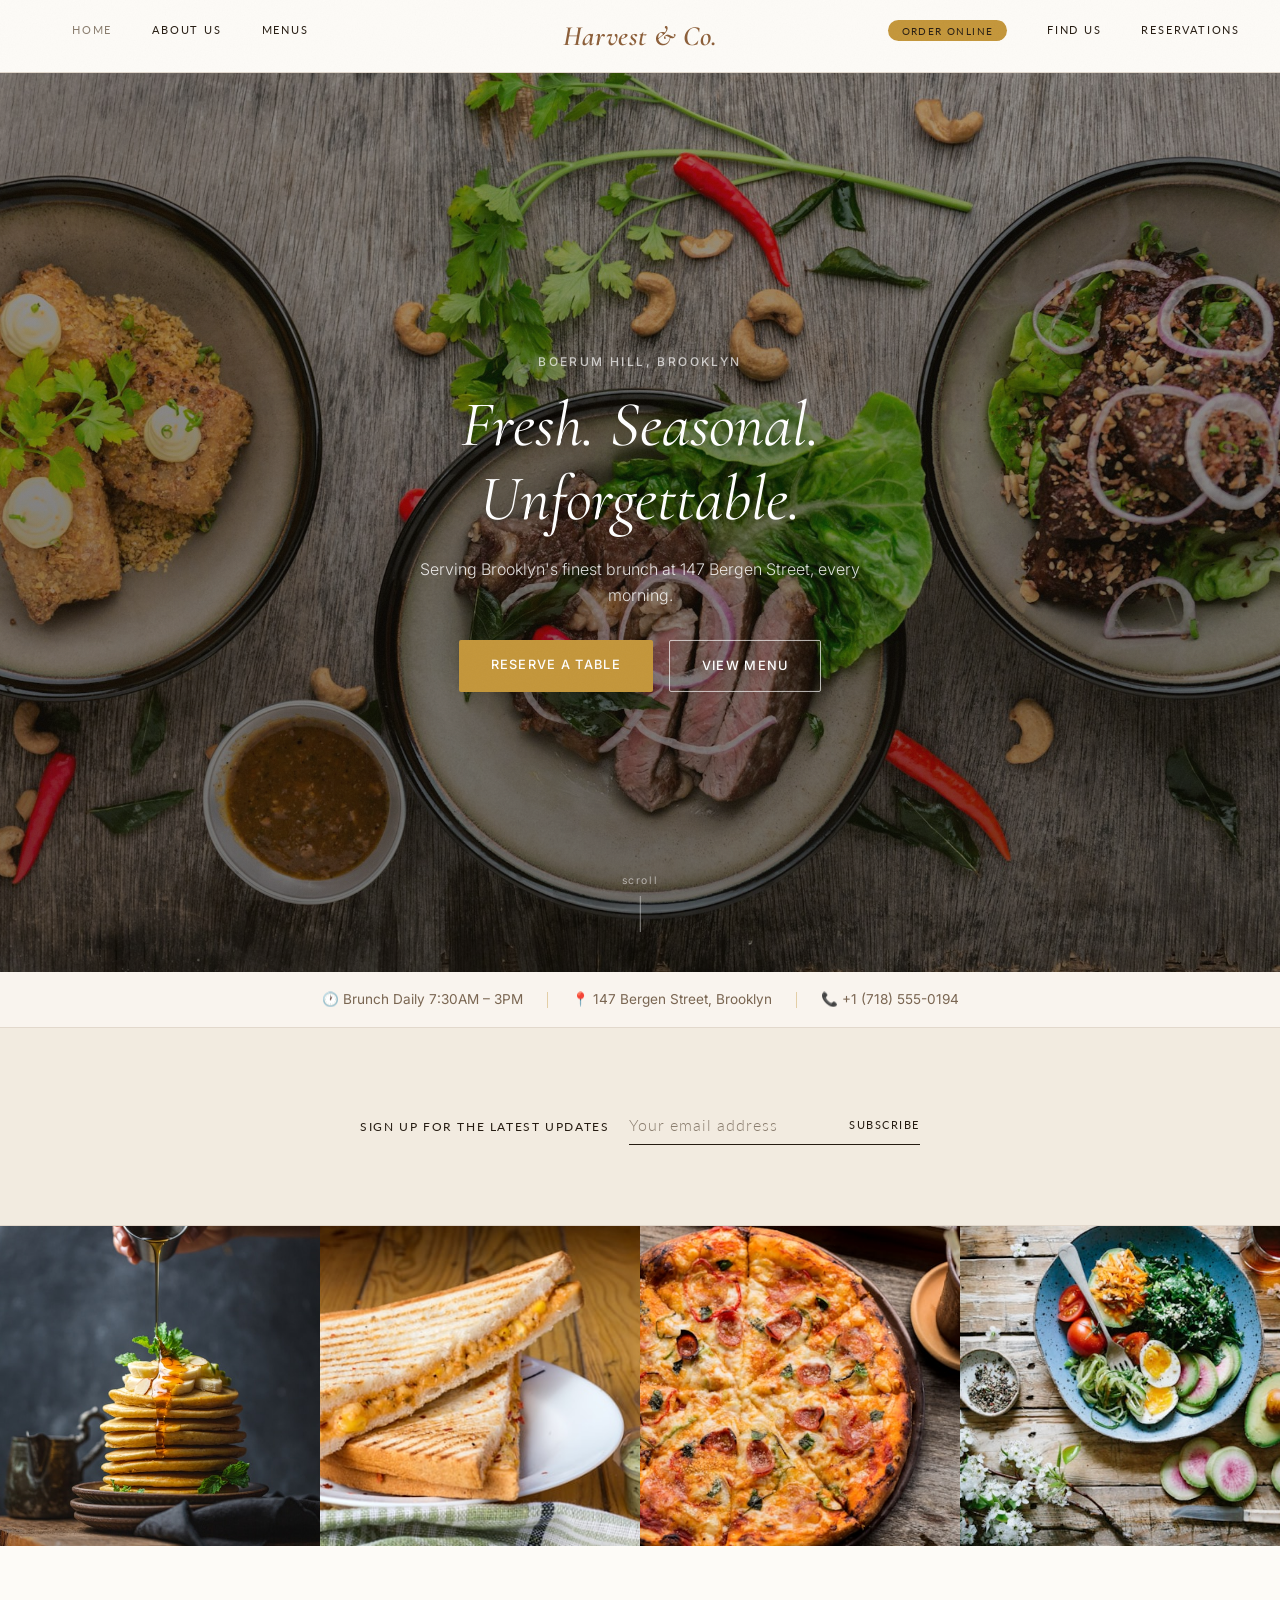
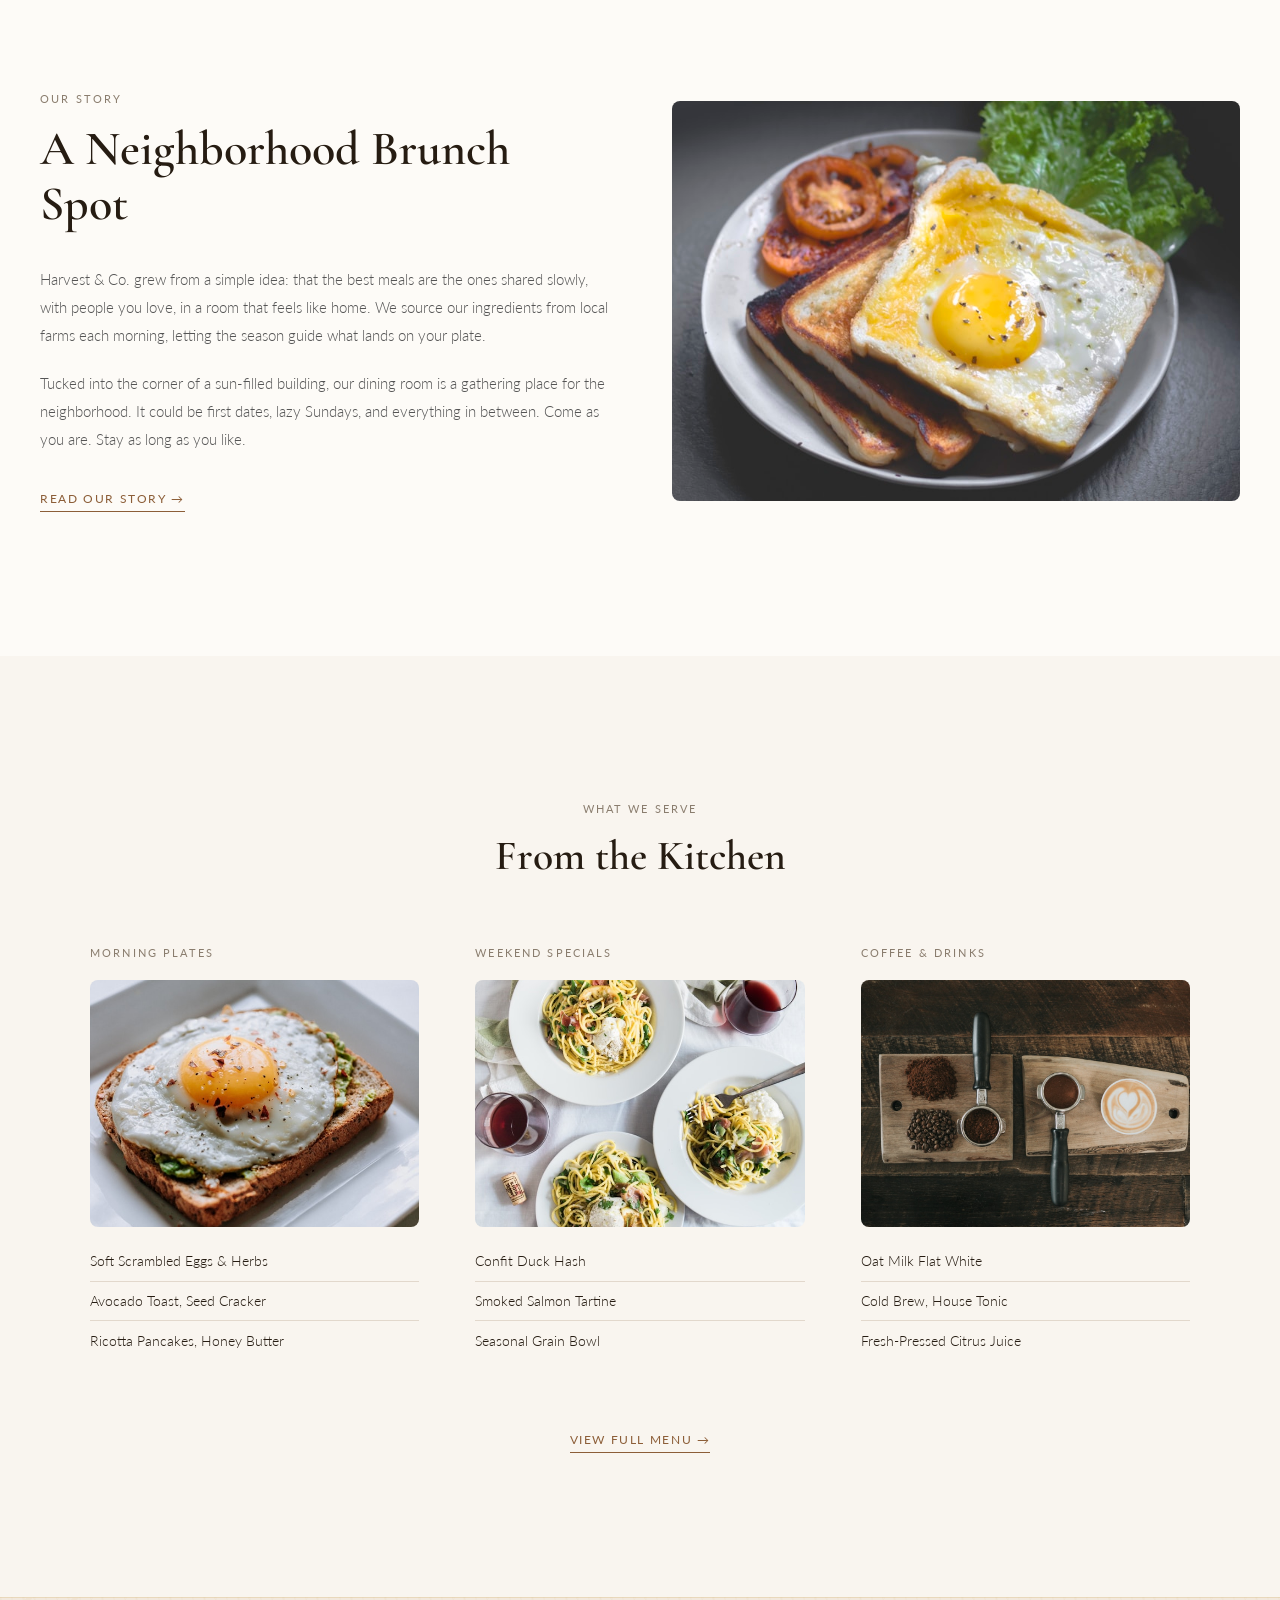
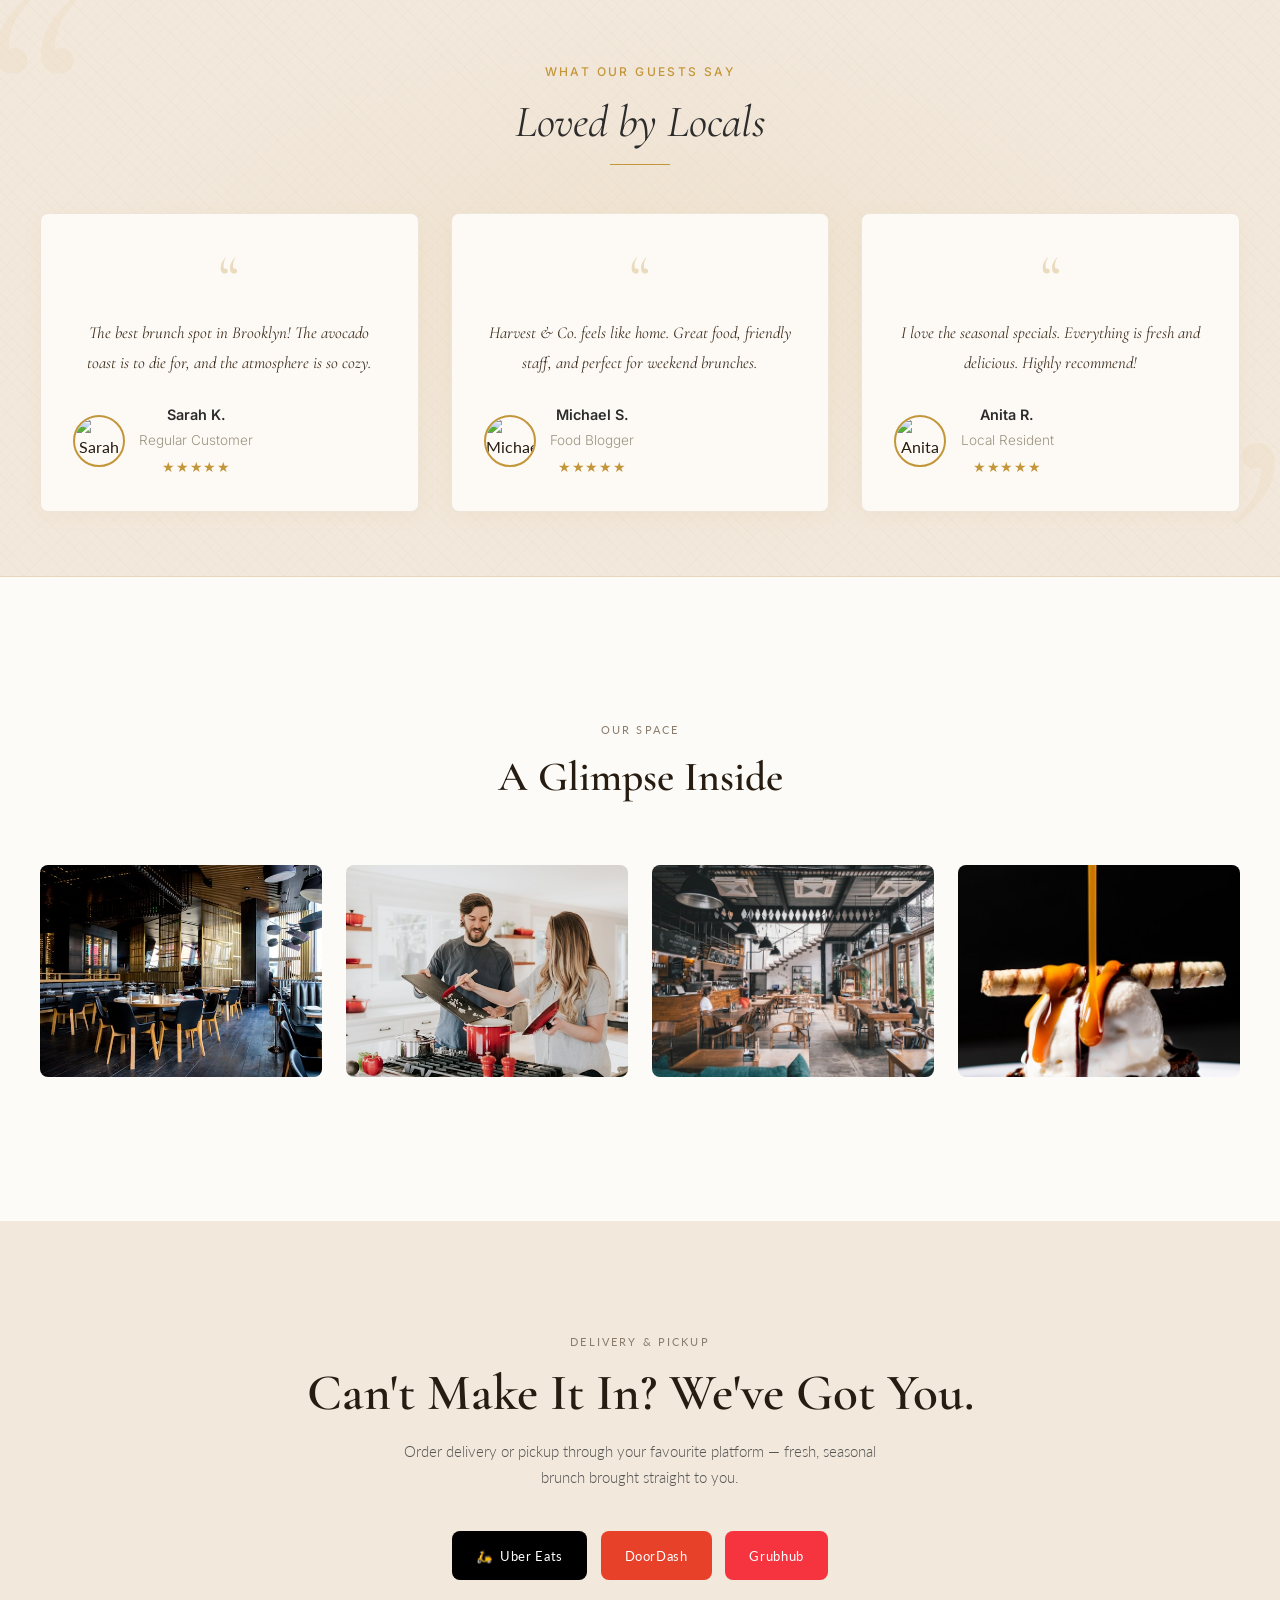
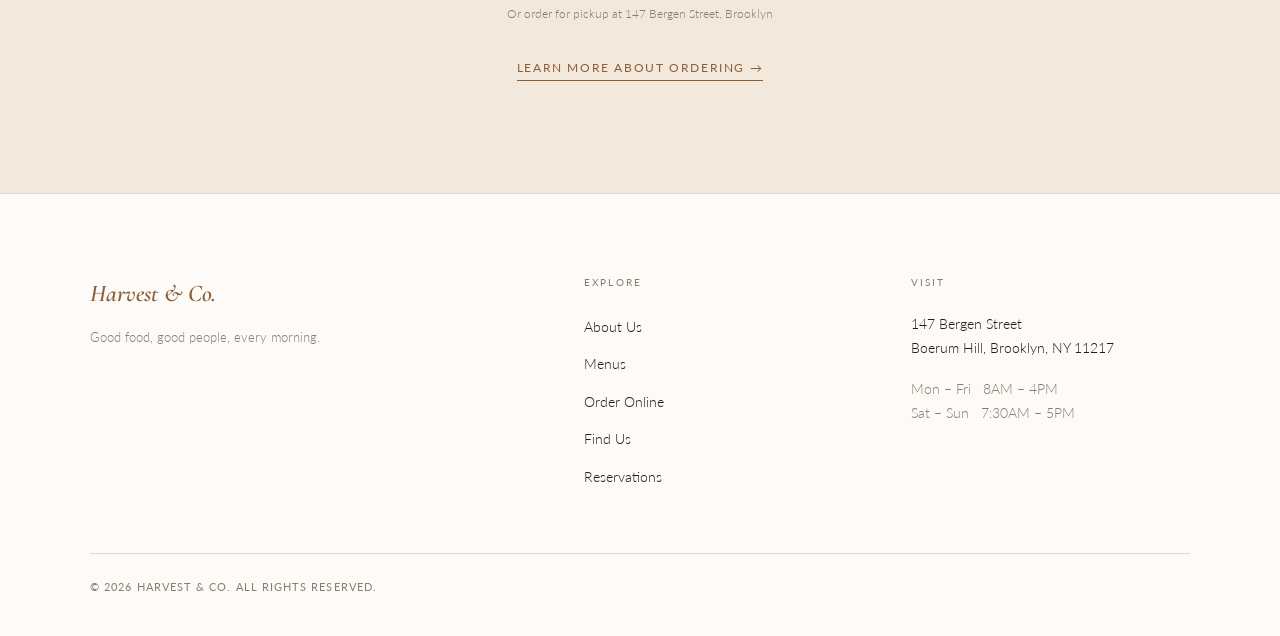
==== commit 7286b081: "Mobile responsive fixes" ====
--- a/index.html
+++ b/index.html
@@ -26,6 +26,8 @@
 
   <!-- Custom Styles -->
   <link rel="stylesheet" href="css/style.css" />
+  <link rel="icon" type="image/svg+xml" href="assets/favicon.svg">
+  <meta name="theme-color" content="#C4963A">
 </head>
 <body>
 
@@ -136,16 +138,16 @@
     <!-- Gallery Strip -->
     <section class="hc-gallery-strip" aria-label="Food gallery">
       <div class="hc-gallery-strip__item">
-        <img src="assets/gallery-strip1.jpg" alt="Delicious pancakes" />
+        <img src="assets/gallery-strip1.jpg" alt="Delicious pancakes" loading="lazy" />
       </div>
       <div class="hc-gallery-strip__item">
-        <img src="assets/gallery-strip2.jpg" alt="Fresh avocado toast" />
+        <img src="assets/gallery-strip2.jpg" alt="Fresh avocado toast" loading="lazy" />
       </div>
       <div class="hc-gallery-strip__item">
-        <img src="assets/gallery-strip3.jpg" alt="Coffee and pastries" />
+        <img src="assets/gallery-strip3.jpg" alt="Coffee and pastries" loading="lazy" />
       </div>
       <div class="hc-gallery-strip__item">
-        <img src="assets/gallery-strip4.jpg" alt="Seasonal fruit bowl" />
+        <img src="assets/gallery-strip4.jpg" alt="Seasonal fruit bowl" loading="lazy" />
       </div>
     </section>
 
@@ -172,7 +174,7 @@
           <a href="about.html" class="hc-text-link">Read Our Story &rarr;</a>
         </div>
         <div class="hc-about-preview__image">
-          <img src="assets/about-preview.jpg" alt="Cozy brunch atmosphere" />
+          <img src="assets/about-preview.jpg" alt="Cozy brunch atmosphere" loading="lazy" />
         </div>
       </div>
     </section>
@@ -195,6 +197,7 @@
             <img
               src="assets/morning-plates.jpg"
               alt="Morning Plates — seasonal eggs and toasts"
+              loading="lazy"
             />
           </div>
           <ul class="hc-menu-col__dishes">
@@ -211,6 +214,7 @@
             <img
               src="assets/weekend-specials.jpg"
               alt="Weekend Specials — seasonal brunch plates"
+              loading="lazy"
             />
           </div>
           <ul class="hc-menu-col__dishes">
@@ -227,6 +231,7 @@
             <img
               src="assets/coffee-drinks.jpg"
               alt="Coffee and drinks menu"
+              loading="lazy"
             />
           </div>
           <ul class="hc-menu-col__dishes">
@@ -266,6 +271,7 @@
                 src="https://images.unsplash.com/photo-1438761681033-6461ffad8d80?w=100"
                 alt="Sarah K."
                 class="hc-testimonial__photo"
+                loading="lazy"
               />
               <div class="hc-testimonial__author">
                 <span class="hc-testimonial__name">Sarah K.</span>
@@ -284,6 +290,7 @@
                 src="https://images.unsplash.com/photo-1507003211169-0a1dd7228f2d?w=100"
                 alt="Michael S."
                 class="hc-testimonial__photo"
+                loading="lazy"
               />
               <div class="hc-testimonial__author">
                 <span class="hc-testimonial__name">Michael S.</span>
@@ -302,6 +309,7 @@
                 src="https://images.unsplash.com/photo-1531123897727-8f129e1688ce?w=100"
                 alt="Anita R."
                 class="hc-testimonial__photo"
+                loading="lazy"
               />
               <div class="hc-testimonial__author">
                 <span class="hc-testimonial__name">Anita R.</span>
--- a/css/style.css
+++ b/css/style.css
@@ -587,14 +587,15 @@
 
 .hc-newsletter__input {
   font-family: var(--font-body);
-  font-size: 0.8rem;
+  font-size: 1rem;
   font-weight: 300;
   letter-spacing: 0.06em;
   color: var(--dark);
   background: transparent;
   border: none;
   outline: none;
-  width: 220px;
+  width: min(220px, 100%);
+  min-width: 0;
   padding: 0.2rem 0.5rem 0.2rem 0;
 }
 
@@ -1909,7 +1910,7 @@
 
 .hc-form__input {
   font-family: var(--font-body);
-  font-size: 0.9rem;
+  font-size: 1rem;
   font-weight: 300;
   color: var(--dark);
   background: transparent;
